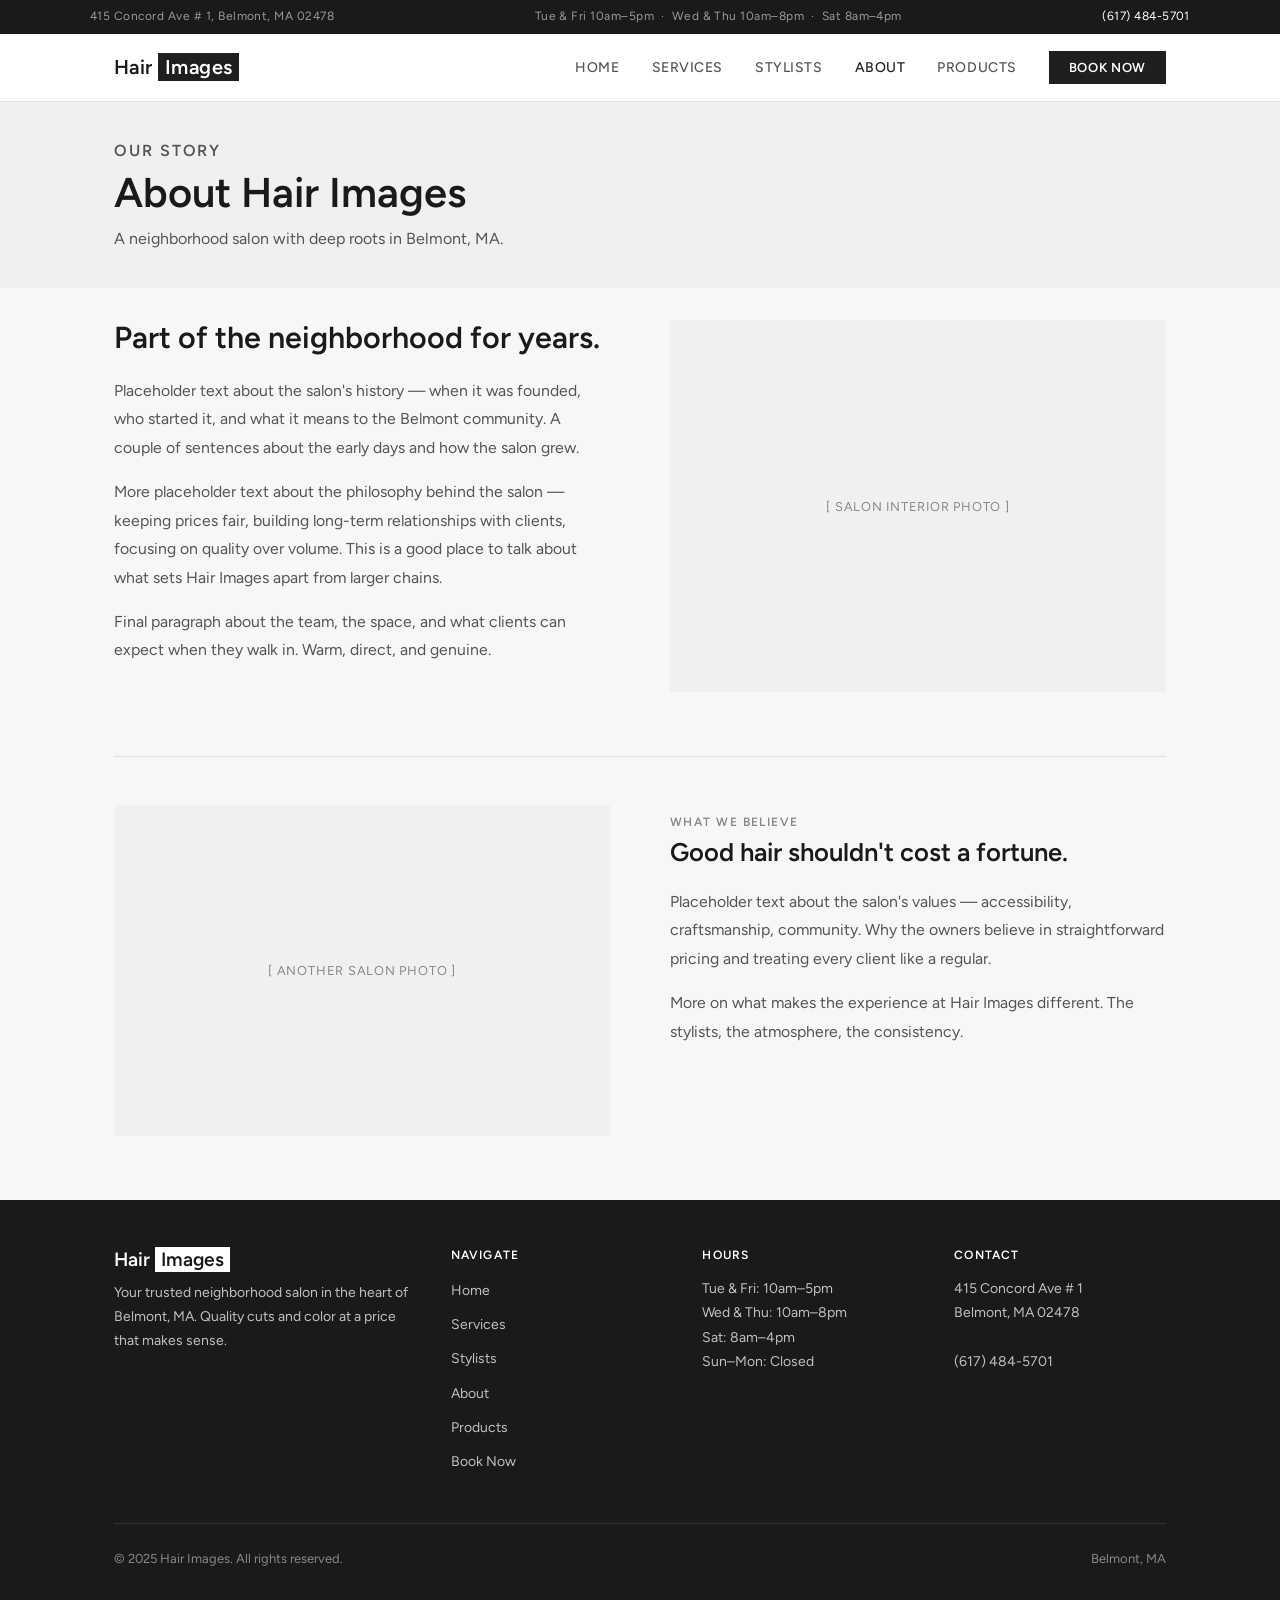
==== about.html @ 407c6d2b "Initial commit: hair images site" ====
<!DOCTYPE html>
<html lang="en">
<head>
  <meta charset="UTF-8" />
  <meta name="viewport" content="width=device-width, initial-scale=1.0" />
  <title>About — Hair Images</title>
  <link rel="stylesheet" href="css/style.css" />
</head>
<body>

  <!-- ========================
       Top Bar
       ======================== -->
  <div class="topbar">
    <div class="topbar-inner">
      <span>415 Concord Ave # 1, Belmont, MA 02478</span>
      <span>Tue &amp; Fri 10am–5pm &nbsp;·&nbsp; Wed &amp; Thu 10am–8pm &nbsp;·&nbsp; Sat 8am–4pm</span>
      <a href="tel:+16174845701">(617) 484-5701</a>
    </div>
  </div>

  <!-- ========================
       Navigation
       ======================== -->
  <nav>
    <div class="nav-inner">
      <a href="index.html" class="nav-logo">Hair <span>Images</span></a>
      <ul class="nav-links">
        <li><a href="index.html">Home</a></li>
        <li><a href="services.html">Services</a></li>
        <li><a href="stylists.html">Stylists</a></li>
        <li><a href="about.html" class="active">About</a></li>
        <li><a href="products.html">Products</a></li>
        <li><a href="book.html" class="nav-book-btn">Book Now</a></li>
      </ul>
      <button class="nav-toggle" aria-label="Toggle menu">
        <span></span><span></span><span></span>
      </button>
    </div>
  </nav>

  <!-- ========================
       Page Header
       ======================== -->
  <div class="page-header">
    <div class="container">
      <p class="section-label">Our Story</p>
      <h1>About Hair Images</h1>
      <p>A neighborhood salon with deep roots in Belmont, MA.</p>
    </div>
  </div>

  <!-- ========================
       About Content
       ======================== -->
  <section class="about-content">
    <div class="container">

      <!-- Main grid: text + image -->
      <div class="about-grid">
        <div class="about-text">
          <h2>Part of the neighborhood for years.</h2>
          <p>Placeholder text about the salon's history — when it was founded, who started it, and what it means to the Belmont community. A couple of sentences about the early days and how the salon grew.</p>
          <p>More placeholder text about the philosophy behind the salon — keeping prices fair, building long-term relationships with clients, focusing on quality over volume. This is a good place to talk about what sets Hair Images apart from larger chains.</p>
          <p>Final paragraph about the team, the space, and what clients can expect when they walk in. Warm, direct, and genuine.</p>
        </div>
        <div class="about-image">[ Salon interior photo ]</div>
      </div>

      <!-- Second image, full width or offset -->
      <div style="display: grid; grid-template-columns: 1fr 1fr; gap: 60px; align-items: start; padding-top: 48px; border-top: 1px solid var(--border);">
        <div class="about-image" style="aspect-ratio: 3/2;">[ Another salon photo ]</div>
        <div style="padding-top: 8px;">
          <p class="section-label">What We Believe</p>
          <h2 style="font-size: 1.6rem; margin-bottom: 20px;">Good hair shouldn't cost a fortune.</h2>
          <p style="color: var(--text-mid); font-size: 0.9875rem; line-height: 1.8; margin-bottom: 16px;">Placeholder text about the salon's values — accessibility, craftsmanship, community. Why the owners believe in straightforward pricing and treating every client like a regular.</p>
          <p style="color: var(--text-mid); font-size: 0.9875rem; line-height: 1.8;">More on what makes the experience at Hair Images different. The stylists, the atmosphere, the consistency.</p>
        </div>
      </div>

    </div>
  </section>

  <!-- ========================
       Footer
       ======================== -->
  <footer>
    <div class="footer-inner">
      <div class="footer-grid">
        <div class="footer-brand">
          <h2>Hair <span>Images</span></h2>
          <p>Your trusted neighborhood salon in the heart of Belmont, MA. Quality cuts and color at a price that makes sense.</p>
        </div>
        <div class="footer-col">
          <h4>Navigate</h4>
          <ul>
            <li><a href="index.html">Home</a></li>
            <li><a href="services.html">Services</a></li>
            <li><a href="stylists.html">Stylists</a></li>
            <li><a href="about.html">About</a></li>
            <li><a href="products.html">Products</a></li>
            <li><a href="book.html">Book Now</a></li>
          </ul>
        </div>
        <div class="footer-col">
          <h4>Hours</h4>
          <p>Tue & Fri: 10am–5pm<br />Wed & Thu: 10am–8pm<br />Sat: 8am–4pm<br />Sun–Mon: Closed</p>
        </div>
        <div class="footer-col">
          <h4>Contact</h4>
          <p>415 Concord Ave # 1<br />Belmont, MA 02478<br /><br />(617) 484-5701</p>
        </div>
      </div>
      <div class="footer-bottom">
        <p>&copy; 2025 Hair Images. All rights reserved.</p>
        <p>Belmont, MA</p>
      </div>
    </div>
  </footer>

  <script src="js/nav.js"></script>
</body>
</html>
---- css/style.css ----
/* ==============================
   Hair Images — Global Styles
   ============================== */

@import url('https://fonts.googleapis.com/css2?family=Figtree:wght@300;400;500;600&display=swap');

/* Variables */
:root {
  --bg:        #F7F7F7;
  --bg-alt:    #F0F0F0;
  --white:     #FFFFFF;
  --text:      #1A1A1A;
  --text-mid:  #555555;
  --text-light:#888888;
  --accent:    #1F1F1F;
  --accent-lt: #888888;
  --border:    #E0E0E0;
  --nav-h:     68px;
  --max-w:     1100px;
}

/* Reset */
*, *::before, *::after { box-sizing: border-box; margin: 0; padding: 0; }

html { scroll-behavior: smooth; }

body {
  background: var(--bg);
  color: var(--text);
  font-family: 'Figtree', sans-serif;
  font-size: 16px;
  line-height: 1.65;
}

img { display: block; max-width: 100%; }

a { color: inherit; text-decoration: none; }

h1, h2, h3, h4 {
  font-family: 'Figtree', sans-serif;
  line-height: 1.2;
  font-weight: 600;
}

/* ==============================
   Top Bar
   ============================== */

.topbar {
  background: var(--text);
  color: #999999;
  font-size: 0.75rem;
  letter-spacing: 0.04em;
  padding: 7px 24px;
}

.topbar-inner {
  max-width: var(--max-w);
  margin: 0 auto;
  display: flex;
  justify-content: space-between;
  align-items: center;
  gap: 16px;
}

.topbar a {
  color: #ffffff;
  transition: opacity 0.2s;
}

.topbar a:hover { opacity: 0.7; }

/* ==============================
   Navigation
   ============================== */

nav {
  position: sticky;
  top: 0;
  z-index: 100;
  background: var(--white);
  border-bottom: 1px solid var(--border);
  height: var(--nav-h);
}

.nav-inner {
  max-width: var(--max-w);
  margin: 0 auto;
  padding: 0 24px;
  height: 100%;
  display: flex;
  align-items: center;
  justify-content: space-between;
}

.nav-logo {
  font-family: 'Figtree', sans-serif;
  font-size: 1.25rem;
  font-weight: 600;
  letter-spacing: 0.02em;
  color: var(--text);
}

.nav-logo span {
  background: var(--accent);
  color: var(--white);
  padding: 2px 7px;
}

.nav-links {
  display: flex;
  gap: 32px;
  list-style: none;
}

.nav-links a {
  font-size: 0.875rem;
  font-weight: 500;
  letter-spacing: 0.04em;
  text-transform: uppercase;
  color: var(--text-mid);
  transition: color 0.2s;
}

.nav-links a:hover,
.nav-links a.active {
  color: var(--accent);
}

.nav-book-btn {
  background: var(--accent);
  color: var(--white) !important;
  padding: 9px 20px;
  font-size: 0.8125rem !important;
  font-weight: 600 !important;
  letter-spacing: 0.05em !important;
  transition: background 0.2s !important;
}

.nav-book-btn:hover {
  background: #3A3A3A !important;
  color: var(--white) !important;
}

/* Hamburger (mobile) */
.nav-toggle {
  display: none;
  background: none;
  border: none;
  cursor: pointer;
  padding: 4px;
}

.nav-toggle span {
  display: block;
  width: 22px;
  height: 2px;
  background: var(--text);
  margin: 5px 0;
  transition: all 0.3s;
}

/* ==============================
   Page Wrapper
   ============================== */

.page {
  min-height: calc(100vh - var(--nav-h));
}

.container {
  max-width: var(--max-w);
  margin: 0 auto;
  padding: 0 24px;
}

/* ==============================
   Hero
   ============================== */

.hero {
  background: var(--bg-alt);
  padding: 36px 0;
}

.hero-inner {
  max-width: var(--max-w);
  margin: 0 auto;
  padding: 0 24px;
  display: grid;
  grid-template-columns: 1fr 1fr;
  gap: 60px;
  align-items: center;
}

.hero-text {
  margin-top: -8px;
}

.hero-text h1 {
  font-size: clamp(2.2rem, 4vw, 3.2rem);
  margin-bottom: 16px;
  color: var(--text);
}

.hero-text h1 em {
  font-style: normal;
  color: var(--accent);
}

.hero-text p {
  font-size: 1.0625rem;
  color: var(--text-mid);
  max-width: 420px;
  margin-bottom: 28px;
}

.hero-actions {
  display: flex;
  gap: 14px;
  flex-wrap: wrap;
}

.btn-primary {
  display: inline-block;
  background: var(--accent);
  color: var(--white);
  padding: 13px 28px;
  font-weight: 600;
  font-size: 0.9375rem;
  letter-spacing: 0.02em;
  transition: background 0.2s;
}

.btn-primary:hover { background: #3A3A3A; }

.btn-outline {
  display: inline-block;
  border: 1.5px solid var(--accent);
  color: var(--accent);
  padding: 12px 28px;
  font-weight: 600;
  font-size: 0.9375rem;
  letter-spacing: 0.02em;
  transition: all 0.2s;
}

.btn-outline:hover {
  background: var(--accent);
  color: var(--white);
}

.hero-image {
  aspect-ratio: 4/3;
  overflow: hidden;
}

.hero-image img {
  width: 100%;
  height: 100%;
  object-fit: cover;
  display: block;
}

/* ==============================
   Section Labels
   ============================== */

.section-label {
  font-size: 0.75rem;
  font-weight: 600;
  letter-spacing: 0.12em;
  text-transform: uppercase;
  color: var(--text-light);
  margin-bottom: 4px;
}

.section-title {
  font-size: clamp(1.6rem, 2.5vw, 2rem);
  color: var(--text);
  margin-bottom: 12px;
}

.section-sub {
  color: var(--text-mid);
  font-size: 1rem;
  max-width: 520px;
}

/* ==============================
   Info Strip (Hours, Location, Phone)
   ============================== */

.info-strip {
  padding: 64px 0;
  border-bottom: 1px solid var(--border);
}

.info-grid {
  display: grid;
  grid-template-columns: repeat(3, 1fr);
  gap: 0;
}

.info-card {
  padding: 0 40px 0 0;
  border-right: 1px solid var(--border);
}

.info-card:first-child { padding-left: 0; }

.info-card:last-child {
  border-right: none;
  padding-right: 0;
  padding-left: 40px;
}

.info-card:nth-child(2) { padding-left: 40px; }

.info-card-icon {
  margin-bottom: 16px;
}

.info-card-icon svg {
  width: 20px;
  height: 20px;
  stroke: var(--text-light);
  fill: none;
  stroke-width: 1.6;
  stroke-linecap: round;
  stroke-linejoin: round;
}

.info-card h3 {
  font-family: 'Figtree', sans-serif;
  font-size: 0.75rem;
  font-weight: 600;
  letter-spacing: 0.1em;
  text-transform: uppercase;
  color: var(--text-light);
  margin-bottom: 12px;
}

.info-card p,
.info-card address {
  font-style: normal;
  font-size: 0.9375rem;
  color: var(--text);
  line-height: 1.7;
}

.hours-table {
  width: 100%;
  font-size: 0.9375rem;
  border-collapse: collapse;
}

.hours-table td {
  padding: 4px 0;
  color: var(--text);
}

.hours-table td:first-child {
  color: var(--text-mid);
  width: 110px;
}

.hours-table .closed {
  color: var(--text-light);
}

/* ==============================
   Socials Section
   ============================== */

.socials-section {
  padding: 64px 0;
  border-bottom: 1px solid var(--border);
}

.socials-inner {
  display: flex;
  align-items: center;
  gap: 48px;
  flex-wrap: wrap;
}

.socials-text { flex: 1; min-width: 240px; }

.socials-links {
  display: flex;
  gap: 16px;
  flex-wrap: wrap;
}

.social-link {
  flex: 1;
  display: flex;
  align-items: center;
  justify-content: center;
  gap: 10px;
  border: 1px solid var(--border);
  padding: 12px 20px;
  font-size: 0.875rem;
  font-weight: 500;
  color: var(--text);
  transition: border-color 0.2s, color 0.2s;
}

.social-link:hover {
  border-color: var(--text);
  color: var(--text);
}

.social-link svg {
  width: 18px;
  height: 18px;
  fill: currentColor;
}

/* ==============================
   Reviews Section
   ============================== */

.reviews-section {
  padding: 64px 0;
  border-bottom: 1px solid var(--border);
}

.reviews-header {
  display: flex;
  align-items: center;
  gap: 14px;
  margin-bottom: 40px;
}

.reviews-stars {
  font-size: 0.85rem;
  letter-spacing: 3px;
  color: var(--text);
}

.reviews-rating {
  font-size: 0.75rem;
  font-weight: 600;
  letter-spacing: 0.1em;
  text-transform: uppercase;
  color: var(--text-light);
}

.reviews-grid {
  display: grid;
  grid-template-columns: repeat(3, 1fr);
  gap: 32px;
}

.review-item {
  border-top: 1px solid var(--border);
  padding-top: 20px;
}

.review-quote {
  font-size: 0.9875rem;
  line-height: 1.75;
  color: var(--text);
  margin-bottom: 16px;
}

.review-author {
  font-size: 0.75rem;
  font-weight: 600;
  letter-spacing: 0.1em;
  text-transform: uppercase;
  color: var(--text-light);
}

/* ==============================
   Map Placeholder
   ============================== */

.map-section {
  padding: 64px 0;
  border-bottom: 1px solid var(--border);
}

.map-wrapper {
  display: grid;
  grid-template-columns: 1fr 340px;
  gap: 40px;
  align-items: start;
}

.map-placeholder {
  background: var(--border);
  height: 320px;
  display: flex;
  align-items: center;
  justify-content: center;
  color: var(--text-light);
  font-size: 0.875rem;
  letter-spacing: 0.04em;
  text-transform: uppercase;
}

.map-embed {
  display: block;
  height: 320px;
  width: 100%;
}

.map-details h3 {
  font-size: 1.25rem;
  margin-bottom: 12px;
}

.map-details p {
  color: var(--text-mid);
  font-size: 0.9375rem;
  margin-bottom: 20px;
  line-height: 1.75;
}

.map-details a.btn-outline {
  font-size: 0.875rem;
  padding: 10px 22px;
}

/* ==============================
   Footer
   ============================== */

footer {
  background: var(--text);
  color: #C0C0C0;
  padding: 48px 0 36px;
}

.footer-inner {
  max-width: var(--max-w);
  margin: 0 auto;
  padding: 0 24px;
}

.footer-grid {
  display: grid;
  grid-template-columns: 1.4fr 1fr 1fr 1fr;
  gap: 40px;
  margin-bottom: 40px;
}

.footer-brand h2 {
  font-size: 1.2rem;
  color: #FFFFFF;
  margin-bottom: 10px;
}

.footer-brand h2 span {
  background: var(--white);
  color: var(--text);
  padding: 1px 6px;
}

.footer-brand p {
  font-size: 0.875rem;
  line-height: 1.7;
}

.footer-col h4 {
  font-family: 'Figtree', sans-serif;
  font-size: 0.75rem;
  font-weight: 600;
  letter-spacing: 0.1em;
  text-transform: uppercase;
  color: #FFFFFF;
  margin-bottom: 14px;
}

.footer-col ul {
  list-style: none;
}

.footer-col ul li {
  margin-bottom: 8px;
}

.footer-col ul a {
  font-size: 0.875rem;
  color: #C0C0C0;
  transition: color 0.2s;
}

.footer-col ul a:hover {
  color: var(--accent-lt);
}

.footer-col p {
  font-size: 0.875rem;
  line-height: 1.75;
}

.footer-bottom {
  border-top: 1px solid #333333;
  padding-top: 24px;
  display: flex;
  justify-content: space-between;
  align-items: center;
  flex-wrap: wrap;
  gap: 8px;
}

.footer-bottom p {
  font-size: 0.8125rem;
  color: #888888;
}

/* ==============================
   Page Headers (inner pages)
   ============================== */

.page-header {
  background: var(--bg-alt);
  padding: 36px 0;
}

.page-header h1 {
  font-size: clamp(1.8rem, 3.5vw, 2.6rem);
  margin-bottom: 8px;
}

.page-header p {
  color: var(--text-mid);
  font-size: 1rem;
  max-width: 480px;
}

/* ==============================
   Services Page
   ============================== */

.services-content {
  padding: 32px 0 64px;
}

.services-grid {
  display: grid;
  grid-template-columns: repeat(2, 1fr);
  gap: 0 64px;
}

.service-category {
  padding: 32px 0;
  border-top: 2px solid var(--text);
}

.service-category h3 {
  font-size: 0.75rem;
  font-weight: 600;
  letter-spacing: 0.1em;
  text-transform: uppercase;
  color: var(--text-light);
  margin-bottom: 20px;
}

.service-item {
  display: flex;
  justify-content: space-between;
  align-items: baseline;
  padding: 10px 0;
  border-bottom: 1px solid var(--border);
  font-size: 0.9375rem;
}

.service-item:last-child { border-bottom: none; }

.service-price {
  font-weight: 600;
  color: var(--text);
  white-space: nowrap;
  margin-left: 12px;
}

.services-note {
  margin-top: 40px;
  padding-top: 20px;
  border-top: 1px solid var(--border);
  font-size: 0.875rem;
  color: var(--text-light);
}

/* ==============================
   Book Page
   ============================== */

.book-content {
  padding: 80px 0;
  text-align: center;
}

.book-card {
  border: 1px solid var(--border);
  padding: 56px 48px;
  max-width: 560px;
  margin: 0 auto;
}

.book-card h2 {
  font-size: 1.8rem;
  margin-bottom: 14px;
}

.book-card p {
  color: var(--text-mid);
  margin-bottom: 32px;
  font-size: 1rem;
}

.book-card .btn-primary {
  font-size: 1rem;
  padding: 15px 36px;
}

.book-info {
  margin-top: 28px;
  font-size: 0.875rem;
  color: var(--text-light);
}

/* ==============================
   Stylists Page
   ============================== */

.stylists-content {
  padding: 32px 0 64px;
}

.stylist-grid {
  display: grid;
  grid-template-columns: repeat(4, 1fr);
  gap: 24px;
}

.stylist-card {}

.stylist-photo {
  background: var(--bg-alt);
  aspect-ratio: 2/3;
  display: flex;
  align-items: center;
  justify-content: center;
  color: var(--text-light);
  font-size: 0.75rem;
  letter-spacing: 0.06em;
  text-transform: uppercase;
  margin-bottom: 16px;
}

.stylist-info h3 {
  font-size: 1.05rem;
  margin-bottom: 6px;
}

.stylist-info p {
  font-size: 0.875rem;
  color: var(--text-mid);
  line-height: 1.7;
  margin-bottom: 12px;
}

.stylist-socials {
  display: flex;
  gap: 8px;
  flex-wrap: wrap;
}

.stylist-social-link {
  display: flex;
  align-items: center;
  gap: 6px;
  font-size: 0.8rem;
  color: var(--text-light);
  transition: color 0.2s;
}

.stylist-social-link:hover {
  color: var(--text);
}

.stylist-social-link svg {
  width: 13px;
  height: 13px;
  fill: currentColor;
}

/* ==============================
   About Page
   ============================== */

.about-content {
  padding: 32px 0 64px;
}

.about-grid {
  display: grid;
  grid-template-columns: 1fr 1fr;
  gap: 60px;
  align-items: start;
  margin-bottom: 64px;
}

.about-text h2 {
  font-size: 1.9rem;
  margin-bottom: 20px;
}

.about-text p {
  color: var(--text-mid);
  font-size: 0.9875rem;
  line-height: 1.8;
  margin-bottom: 16px;
}

.about-image {
  background: var(--bg-alt);
  aspect-ratio: 4/3;
  display: flex;
  align-items: center;
  justify-content: center;
  color: var(--text-light);
  font-size: 0.8rem;
  letter-spacing: 0.06em;
  text-transform: uppercase;
}

.values-section { margin-top: 16px; }

.values-grid {
  display: grid;
  grid-template-columns: repeat(3, 1fr);
  gap: 0;
  margin-top: 32px;
}

.value-card {
  padding: 24px 32px 24px 0;
  border-top: 1px solid var(--border);
}

.value-card:last-child { padding-right: 0; }

.value-card h4 {
  font-family: 'Figtree', sans-serif;
  font-size: 0.9375rem;
  font-weight: 600;
  margin-bottom: 8px;
}

.value-card p {
  font-size: 0.875rem;
  color: var(--text-mid);
  line-height: 1.65;
}

/* ==============================
   Products Page
   ============================== */

.products-content {
  padding: 32px 0 64px;
}

.product-group {
  margin-bottom: 52px;
}

.product-group-title {
  font-size: 0.75rem;
  font-weight: 600;
  letter-spacing: 0.1em;
  text-transform: uppercase;
  color: var(--text-light);
  padding-bottom: 12px;
  border-bottom: 2px solid var(--text);
}

.product-row {
  border-bottom: 1px solid var(--border);
}

.product-toggle {
  width: 100%;
  display: flex;
  align-items: center;
  gap: 20px;
  padding: 13px 0;
  background: none;
  border: none;
  cursor: pointer;
  text-align: left;
  font-family: 'Figtree', sans-serif;
  font-size: inherit;
  color: var(--text);
}

.product-toggle:hover .product-name { opacity: 0.6; }

.product-brand-label {
  font-size: 0.75rem;
  color: var(--text-light);
  letter-spacing: 0.04em;
  text-transform: uppercase;
  white-space: nowrap;
  width: 130px;
  flex-shrink: 0;
}

.product-name {
  flex: 1;
  font-size: 0.9375rem;
  font-weight: 500;
  transition: opacity 0.15s;
}

.product-indicator {
  font-size: 1.1rem;
  font-weight: 300;
  color: var(--text-light);
  transition: transform 0.2s;
  flex-shrink: 0;
  line-height: 1;
}

.product-row.open .product-indicator {
  transform: rotate(45deg);
}

.product-desc-wrapper {
  display: grid;
  grid-template-rows: 0fr;
  transition: grid-template-rows 0.25s ease;
}

.product-row.open .product-desc-wrapper {
  grid-template-rows: 1fr;
}

.product-desc {
  overflow: hidden;
}

.product-desc p {
  font-size: 0.875rem;
  color: var(--text-mid);
  line-height: 1.75;
  padding: 0 0 16px 150px;
}

/* ==============================
   Responsive
   ============================== */

@media (max-width: 960px) {
  .stylist-grid       { grid-template-columns: repeat(2, 1fr); }
}

@media (max-width: 840px) {
  .hero-inner         { grid-template-columns: 1fr; }
  .hero-image         { display: none; }
  .info-grid          { grid-template-columns: 1fr; gap: 32px; }
  .info-card          { border-right: none; border-top: 1px solid var(--border); padding: 24px 0 0 0; }
  .info-card:first-child { border-top: none; padding-top: 0; }
  .map-wrapper        { grid-template-columns: 1fr; }
  .footer-grid        { grid-template-columns: 1fr 1fr; }
  .services-grid      { grid-template-columns: 1fr; gap: 0; }
  .about-grid         { grid-template-columns: 1fr; }
  .values-grid        { grid-template-columns: 1fr; }
  .products-grid      { grid-template-columns: 1fr 1fr; }
  .nav-links          { display: none; }
  .nav-toggle         { display: block; }
}

@media (max-width: 540px) {
  .stylist-grid       { grid-template-columns: repeat(2, 1fr); gap: 16px; }
  .products-grid      { grid-template-columns: 1fr; }
  .footer-grid        { grid-template-columns: 1fr; }
  .hero               { padding: 28px 0; }
  .socials-inner      { flex-direction: column; align-items: flex-start; gap: 24px; }
}
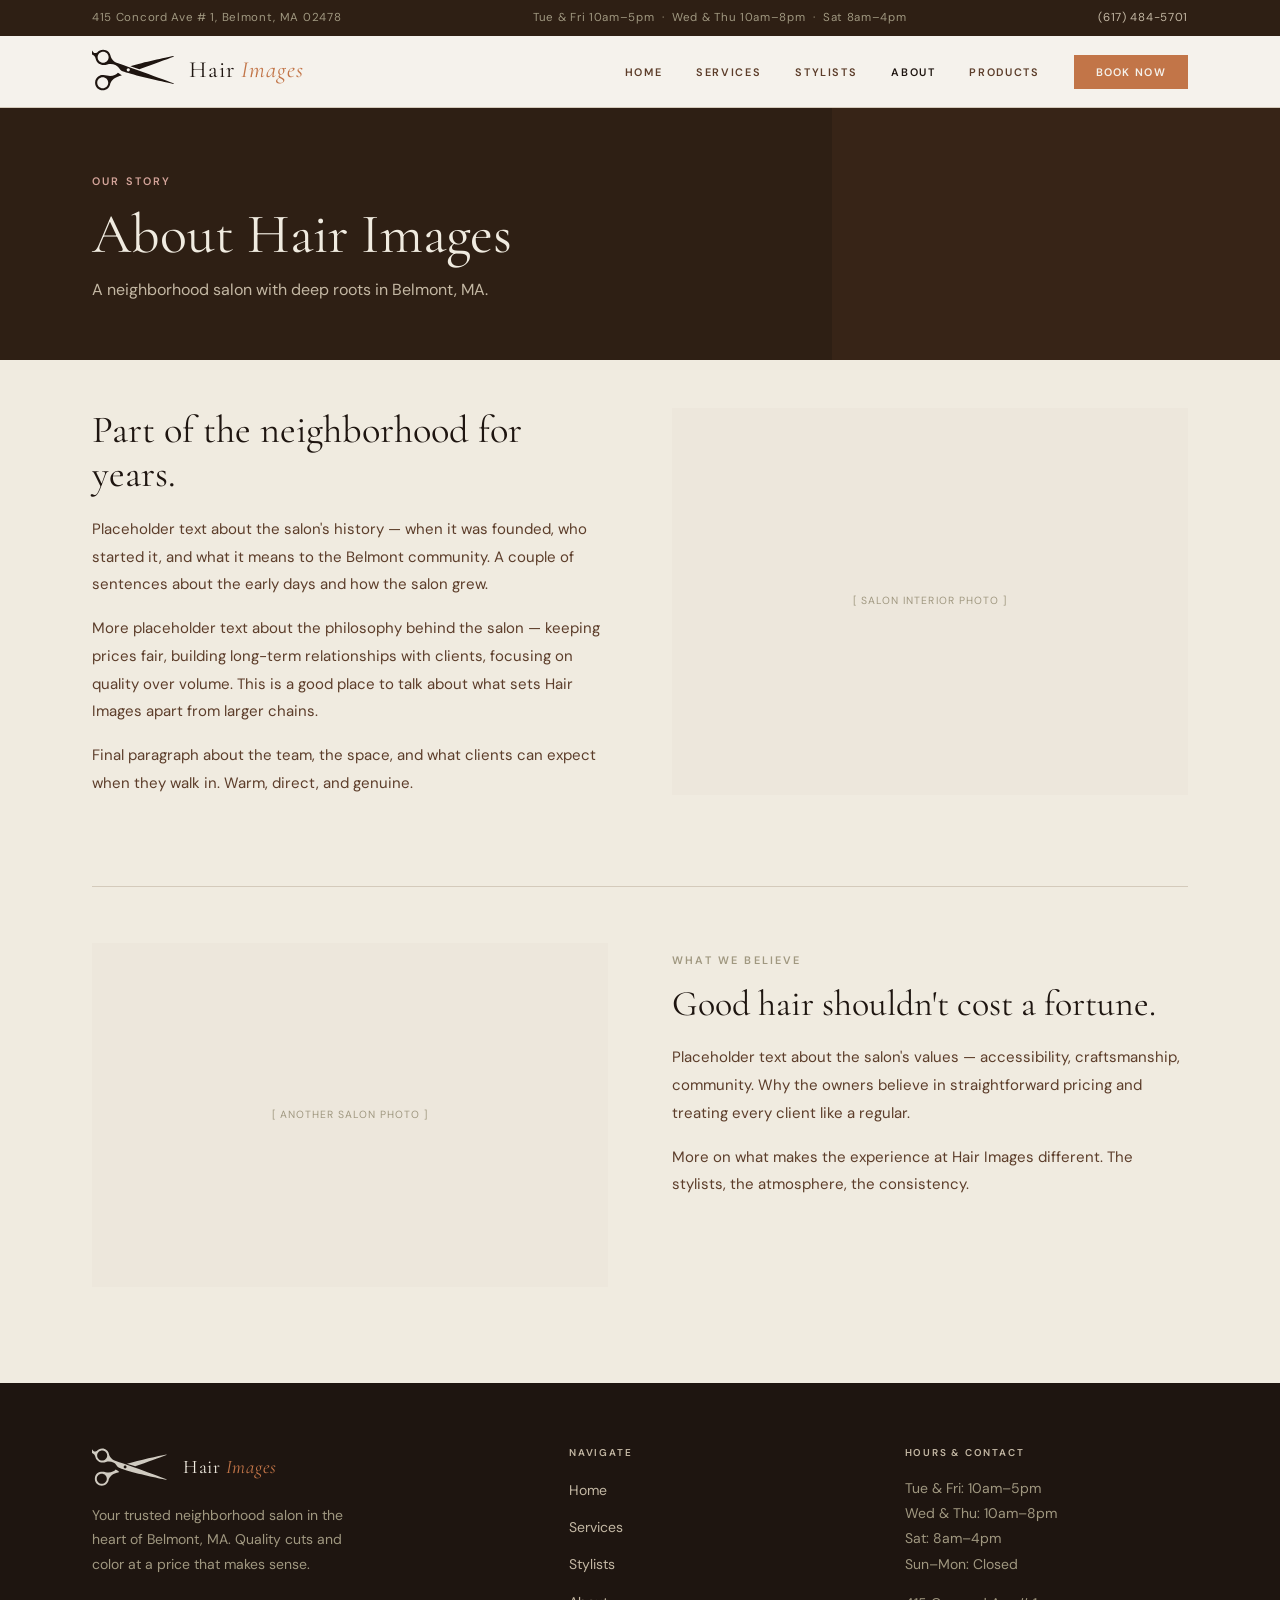
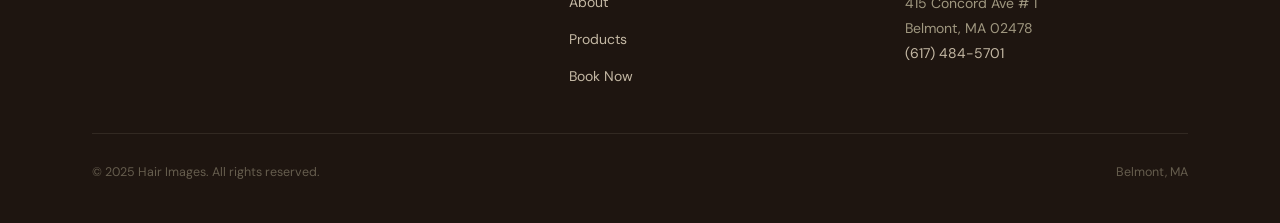
==== commit 8cf21ef6: "Redesign: organic luxury aesthetic with Cormorant Garamond + DM Sans - Full palette overhaul: parchm" ====
--- a/about.html
+++ b/about.html
@@ -8,9 +8,6 @@
 </head>
 <body>
 
-  <!-- ========================
-       Top Bar
-       ======================== -->
   <div class="topbar">
     <div class="topbar-inner">
       <span>415 Concord Ave # 1, Belmont, MA 02478</span>
@@ -19,12 +16,16 @@
     </div>
   </div>
 
-  <!-- ========================
-       Navigation
-       ======================== -->
   <nav>
     <div class="nav-inner">
-      <a href="index.html" class="nav-logo">Hair <span>Images</span></a>
+      <a href="index.html" class="nav-logo">
+        <svg class="logo-mark" viewBox="440 0 600 320" xmlns="http://www.w3.org/2000/svg" aria-hidden="true">
+          <path d="M769.28779,147.25675c88.25687-31.88978,190.90737-69.38642,237.9213-87.04711,2.36419-.8881,1.33566-4.42818-1.13921-3.92505-57.51147,11.69176-205.87798,42.79653-299.65161,70.87561l62.86953,20.09655Z"/>
+          <path d="M1007.20762,245.88717c-47.9449-18.01075-153.73857-56.64521-243.13035-88.92865l-73.99953-26.60482c-33.07234-11.82094-58.1816-20.66781-68.35287-24.00644-44.34067-14.55453-51.71648-49.684-51.71648-49.684l-.00064.00032c-3.87971-25.5289-25.9226-45.09093-52.53494-45.09093-16.38087,0-31.02489,7.41616-40.77316,19.06858l.00288-.01049s-16.00814,11.23671-27.68538-1.71002c-11.67756-12.94673-20.30861-32.23986-26.90886-28.43204-7.9951,4.61252-7.36076,36.10997,21.32401,46.96362,18.78535,7.10803,21.90808,27.60725,21.90808,27.60725l.00288-.01081c3.02474,15.34377,12.65486,28.30579,25.80412,35.8221l-.00128.00112s.26514.16307.75186.43053c.2741.15074.55269.29412.82999.44021.01665.00833.03202.01649.04867.02498,5.5,2.89273,11.56741,4.84396,17.99346,5.6533,9.36754,1.5239,21.63302,1.58146,35.81273-2.95029,32.83218-10.49277,66.68008,5.07715,78.18792,22.00094,6.19614,9.11193,10.7214,14.00056,13.58156,16.57604.00128-.00024.00192-.00032.00256-.00056,2.44708,2.20259,3.67862,2.71774,3.67862,2.71774,11.976,5.88289,29.59289,12.32119,50.78465,18.99902,0,.00024-.00064.0004-.00064.00064,92.35065,29.10193,252.86707,62.77165,313.24516,75.04679,2.47555.50329,3.5098-3.03575,1.14496-3.92411ZM517.47281,102.96244c-21.12387,0-38.24796-17.12408-38.24796-38.2478s17.12408-38.24788,38.24796-38.24788,38.24764,17.12416,38.24764,38.24788-17.12376,38.2478-38.24764,38.2478ZM692.29683,163.17083c-6.14619,0-11.12936-4.98269-11.12936-11.12928s4.98317-11.1292,11.12936-11.1292c6.14683,0,11.12936,4.98269,11.12936,11.1292s-4.98253,11.12928-11.12936,11.12928Z"/>
+          <path d="M543.74977,191.62656c-14.17971-4.53175-26.44519-4.47419-35.81273-2.95029-6.42605.80934-12.49347,2.76056-17.99346,5.6533-.01665.00849-.03202.01665-.04867.02498-.27731.1461-.55589.28947-.82999.44021-.48673.26746-.75186.43053-.75186.43053l.00128.00112c-16.01486,9.1542-26.81664,26.38827-26.81664,46.1562,0,29.34953,23.79254,53.14207,53.14207,53.14207,26.74555,0,48.86785-19.76104,52.58426-45.47743l.00769.00536s7.31945-34.7481,51.66012-49.30262c5.55955-1.82482,15.58097-5.29514,28.92621-9.997-7.05239-5.51336-19.67779-14.87186-27.62742-17.79997-12.89438,15.97451-45.12199,29.68263-76.44084,19.67355ZM514.63976,279.63049c-21.12387,0-38.24796-17.12416-38.24796-38.24788s17.12408-38.2478,38.24796-38.2478,38.24764,17.12416,38.24764,38.2478-17.12376,38.24788-38.24764,38.24788Z"/>
+        </svg>
+        <span class="logo-wordmark">Hair <em>Images</em></span>
+      </a>
       <ul class="nav-links">
         <li><a href="index.html">Home</a></li>
         <li><a href="services.html">Services</a></li>
@@ -39,24 +40,17 @@
     </div>
   </nav>
 
-  <!-- ========================
-       Page Header
-       ======================== -->
-  <div class="page-header">
+  <div class="page-hero">
     <div class="container">
-      <p class="section-label">Our Story</p>
+      <span class="section-label">Our Story</span>
       <h1>About Hair Images</h1>
       <p>A neighborhood salon with deep roots in Belmont, MA.</p>
     </div>
   </div>
 
-  <!-- ========================
-       About Content
-       ======================== -->
   <section class="about-content">
     <div class="container">
 
-      <!-- Main grid: text + image -->
       <div class="about-grid">
         <div class="about-text">
           <h2>Part of the neighborhood for years.</h2>
@@ -67,28 +61,31 @@
         <div class="about-image">[ Salon interior photo ]</div>
       </div>
 
-      <!-- Second image, full width or offset -->
-      <div style="display: grid; grid-template-columns: 1fr 1fr; gap: 60px; align-items: start; padding-top: 48px; border-top: 1px solid var(--border);">
+      <div style="display: grid; grid-template-columns: 1fr 1fr; gap: 64px; align-items: start; padding-top: 56px; border-top: 1px solid var(--birch);">
         <div class="about-image" style="aspect-ratio: 3/2;">[ Another salon photo ]</div>
         <div style="padding-top: 8px;">
-          <p class="section-label">What We Believe</p>
-          <h2 style="font-size: 1.6rem; margin-bottom: 20px;">Good hair shouldn't cost a fortune.</h2>
-          <p style="color: var(--text-mid); font-size: 0.9875rem; line-height: 1.8; margin-bottom: 16px;">Placeholder text about the salon's values — accessibility, craftsmanship, community. Why the owners believe in straightforward pricing and treating every client like a regular.</p>
-          <p style="color: var(--text-mid); font-size: 0.9875rem; line-height: 1.8;">More on what makes the experience at Hair Images different. The stylists, the atmosphere, the consistency.</p>
+          <span class="section-label" style="margin-bottom: 14px;">What We Believe</span>
+          <h2 style="font-size: clamp(1.8rem, 2.8vw, 2.4rem); margin-bottom: 20px;">Good hair shouldn't cost a fortune.</h2>
+          <p style="font-size: 0.9375rem; color: var(--walnut); line-height: 1.85; margin-bottom: 16px;">Placeholder text about the salon's values — accessibility, craftsmanship, community. Why the owners believe in straightforward pricing and treating every client like a regular.</p>
+          <p style="font-size: 0.9375rem; color: var(--walnut); line-height: 1.85;">More on what makes the experience at Hair Images different. The stylists, the atmosphere, the consistency.</p>
         </div>
       </div>
 
     </div>
   </section>
 
-  <!-- ========================
-       Footer
-       ======================== -->
   <footer>
     <div class="footer-inner">
       <div class="footer-grid">
         <div class="footer-brand">
-          <h2>Hair <span>Images</span></h2>
+          <div class="footer-logo">
+            <svg class="logo-mark" viewBox="440 0 600 320" xmlns="http://www.w3.org/2000/svg" aria-hidden="true">
+              <path d="M769.28779,147.25675c88.25687-31.88978,190.90737-69.38642,237.9213-87.04711,2.36419-.8881,1.33566-4.42818-1.13921-3.92505-57.51147,11.69176-205.87798,42.79653-299.65161,70.87561l62.86953,20.09655Z"/>
+              <path d="M1007.20762,245.88717c-47.9449-18.01075-153.73857-56.64521-243.13035-88.92865l-73.99953-26.60482c-33.07234-11.82094-58.1816-20.66781-68.35287-24.00644-44.34067-14.55453-51.71648-49.684-51.71648-49.684l-.00064.00032c-3.87971-25.5289-25.9226-45.09093-52.53494-45.09093-16.38087,0-31.02489,7.41616-40.77316,19.06858l.00288-.01049s-16.00814,11.23671-27.68538-1.71002c-11.67756-12.94673-20.30861-32.23986-26.90886-28.43204-7.9951,4.61252-7.36076,36.10997,21.32401,46.96362,18.78535,7.10803,21.90808,27.60725,21.90808,27.60725l.00288-.01081c3.02474,15.34377,12.65486,28.30579,25.80412,35.8221l-.00128.00112s.26514.16307.75186.43053c.2741.15074.55269.29412.82999.44021.01665.00833.03202.01649.04867.02498,5.5,2.89273,11.56741,4.84396,17.99346,5.6533,9.36754,1.5239,21.63302,1.58146,35.81273-2.95029,32.83218-10.49277,66.68008,5.07715,78.18792,22.00094,6.19614,9.11193,10.7214,14.00056,13.58156,16.57604.00128-.00024.00192-.00032.00256-.00056,2.44708,2.20259,3.67862,2.71774,3.67862,2.71774,11.976,5.88289,29.59289,12.32119,50.78465,18.99902,0,.00024-.00064.0004-.00064.00064,92.35065,29.10193,252.86707,62.77165,313.24516,75.04679,2.47555.50329,3.5098-3.03575,1.14496-3.92411ZM517.47281,102.96244c-21.12387,0-38.24796-17.12408-38.24796-38.2478s17.12408-38.24788,38.24796-38.24788,38.24764,17.12416,38.24764,38.24788-17.12376,38.2478-38.24764,38.2478ZM692.29683,163.17083c-6.14619,0-11.12936-4.98269-11.12936-11.12928s4.98317-11.1292,11.12936-11.1292c6.14683,0,11.12936,4.98269,11.12936,11.1292s-4.98253,11.12928-11.12936,11.12928Z"/>
+              <path d="M543.74977,191.62656c-14.17971-4.53175-26.44519-4.47419-35.81273-2.95029-6.42605.80934-12.49347,2.76056-17.99346,5.6533-.01665.00849-.03202.01665-.04867.02498-.27731.1461-.55589.28947-.82999.44021-.48673.26746-.75186.43053-.75186.43053l.00128.00112c-16.01486,9.1542-26.81664,26.38827-26.81664,46.1562,0,29.34953,23.79254,53.14207,53.14207,53.14207,26.74555,0,48.86785-19.76104,52.58426-45.47743l.00769.00536s7.31945-34.7481,51.66012-49.30262c5.55955-1.82482,15.58097-5.29514,28.92621-9.997-7.05239-5.51336-19.67779-14.87186-27.62742-17.79997-12.89438,15.97451-45.12199,29.68263-76.44084,19.67355ZM514.63976,279.63049c-21.12387,0-38.24796-17.12416-38.24796-38.24788s17.12408-38.2478,38.24796-38.2478,38.24764,17.12416,38.24764,38.2478-17.12376,38.24788-38.24764,38.24788Z"/>
+            </svg>
+            <span class="logo-wordmark">Hair <em>Images</em></span>
+          </div>
           <p>Your trusted neighborhood salon in the heart of Belmont, MA. Quality cuts and color at a price that makes sense.</p>
         </div>
         <div class="footer-col">
@@ -103,12 +100,9 @@
           </ul>
         </div>
         <div class="footer-col">
-          <h4>Hours</h4>
-          <p>Tue & Fri: 10am–5pm<br />Wed & Thu: 10am–8pm<br />Sat: 8am–4pm<br />Sun–Mon: Closed</p>
-        </div>
-        <div class="footer-col">
-          <h4>Contact</h4>
-          <p>415 Concord Ave # 1<br />Belmont, MA 02478<br /><br />(617) 484-5701</p>
+          <h4>Hours &amp; Contact</h4>
+          <p>Tue &amp; Fri: 10am–5pm<br>Wed &amp; Thu: 10am–8pm<br>Sat: 8am–4pm<br>Sun–Mon: Closed</p>
+          <p style="margin-top:14px;">415 Concord Ave # 1<br>Belmont, MA 02478<br><a href="tel:+16174845701">(617) 484-5701</a></p>
         </div>
       </div>
       <div class="footer-bottom">
@@ -118,6 +112,7 @@
     </div>
   </footer>
 
+  <a href="book.html" class="mobile-book-fab">Book Now</a>
   <script src="js/nav.js"></script>
 </body>
 </html>
--- a/css/style.css
+++ b/css/style.css
@@ -1,92 +1,187 @@
-/* ==============================
-   Hair Images — Global Styles
-   ============================== */
-
-@import url('https://fonts.googleapis.com/css2?family=Figtree:wght@300;400;500;600&display=swap');
-
-/* Variables */
+/* =============================================
+   Hair Images — Design System
+   Parchment / Espresso / Terracotta / Seaweed
+   ============================================= */
+
+@import url('https://fonts.googleapis.com/css2?family=Cormorant+Garamond:ital,wght@0,300;0,400;0,500;0,600;1,300;1,400;1,500;1,600&family=DM+Sans:opsz,wght@9..40,300;9..40,400;9..40,500;9..40,600&display=swap');
+
+/* ── Custom Properties ─────────────────────── */
 :root {
-  --bg:        #F7F7F7;
-  --bg-alt:    #F0F0F0;
-  --white:     #FFFFFF;
-  --text:      #1A1A1A;
-  --text-mid:  #555555;
-  --text-light:#888888;
-  --accent:    #1F1F1F;
-  --accent-lt: #888888;
-  --border:    #E0E0E0;
-  --nav-h:     68px;
-  --max-w:     1100px;
-}
-
-/* Reset */
+  /* Dark Neutrals */
+  --espresso:   #1E1510;
+  --dark-roast: #2E1F14;
+  --walnut:     #5C3D2A;
+  --driftwood:  #8B6347;
+
+  /* Warm Accents */
+  --terracotta: #C27548;
+  --terra-dark: #A8623B;
+  --blush:      #D4A49A;
+  --ochre:      #B89A3C;
+
+  /* Cool Accents */
+  --fern:       #4A6741;
+  --sage:       #7A9470;
+  --seaweed:    #1B3A2F;
+  --clay:       #7A8F94;
+
+  /* Light Neutrals */
+  --ash:        #A09880;
+  --linen:      #C4B8A4;
+  --birch:      #D4CABB;
+
+  /* Near-Whites */
+  --bone:       #EDE7DC;
+  --parchment:  #F0EBE0;
+  --white-sand: #F5F2EC;
+
+  /* Semantic */
+  --bg:         var(--parchment);
+  --bg-alt:     var(--bone);
+  --text:       var(--espresso);
+  --text-mid:   var(--walnut);
+  --text-muted: var(--ash);
+  --accent:     var(--terracotta);
+  --border:     var(--birch);
+
+  --nav-h:  72px;
+  --max-w: 1160px;
+}
+
+/* ── Reset ──────────────────────────────────── */
 *, *::before, *::after { box-sizing: border-box; margin: 0; padding: 0; }
-
 html { scroll-behavior: smooth; }
 
 body {
   background: var(--bg);
   color: var(--text);
-  font-family: 'Figtree', sans-serif;
+  font-family: 'DM Sans', sans-serif;
   font-size: 16px;
-  line-height: 1.65;
+  line-height: 1.7;
+  -webkit-font-smoothing: antialiased;
 }
 
 img { display: block; max-width: 100%; }
-
-a { color: inherit; text-decoration: none; }
-
-h1, h2, h3, h4 {
-  font-family: 'Figtree', sans-serif;
-  line-height: 1.2;
-  font-weight: 600;
-}
-
-/* ==============================
-   Top Bar
-   ============================== */
-
+a   { color: inherit; text-decoration: none; }
+address { font-style: normal; }
+
+h1, h2, h3, h4, h5 {
+  font-family: 'Cormorant Garamond', serif;
+  line-height: 1.15;
+  font-weight: 400;
+}
+
+/* ── Layout Utilities ───────────────────────── */
+.container {
+  max-width: var(--max-w);
+  margin: 0 auto;
+  padding: 0 32px;
+}
+
+.section-label {
+  display: block;
+  font-family: 'DM Sans', sans-serif;
+  font-size: 0.68rem;
+  font-weight: 600;
+  letter-spacing: 0.2em;
+  text-transform: uppercase;
+  color: var(--text-muted);
+}
+
+/* ── Buttons ─────────────────────────────────── */
+.btn-primary {
+  display: inline-block;
+  background: var(--accent);
+  color: var(--white-sand);
+  padding: 14px 32px;
+  font-family: 'DM Sans', sans-serif;
+  font-weight: 600;
+  font-size: 0.8rem;
+  letter-spacing: 0.1em;
+  text-transform: uppercase;
+  transition: background 0.25s;
+}
+.btn-primary:hover { background: var(--terra-dark); }
+
+.btn-outline {
+  display: inline-block;
+  border: 1.5px solid var(--espresso);
+  color: var(--espresso);
+  padding: 13px 32px;
+  font-family: 'DM Sans', sans-serif;
+  font-weight: 600;
+  font-size: 0.8rem;
+  letter-spacing: 0.1em;
+  text-transform: uppercase;
+  transition: background 0.25s, color 0.25s;
+}
+.btn-outline:hover {
+  background: var(--espresso);
+  color: var(--white-sand);
+}
+
+.btn-ghost {
+  display: inline-block;
+  border: 1.5px solid rgba(240, 235, 224, 0.55);
+  color: var(--parchment);
+  padding: 13px 32px;
+  font-family: 'DM Sans', sans-serif;
+  font-weight: 600;
+  font-size: 0.8rem;
+  letter-spacing: 0.1em;
+  text-transform: uppercase;
+  transition: background 0.25s, color 0.25s, border-color 0.25s;
+}
+.btn-ghost:hover {
+  background: var(--parchment);
+  color: var(--espresso);
+  border-color: var(--parchment);
+}
+
+/* ── Arc Divider ─────────────────────────────── */
+.arc-divider {
+  max-width: 900px;
+  margin: 0 auto;
+  padding: 6px 32px;
+  line-height: 0;
+  pointer-events: none;
+}
+.arc-divider svg { width: 100%; height: auto; display: block; }
+
+/* ── Top Bar ─────────────────────────────────── */
 .topbar {
-  background: var(--text);
-  color: #999999;
-  font-size: 0.75rem;
-  letter-spacing: 0.04em;
-  padding: 7px 24px;
-}
-
+  background: var(--dark-roast);
+  color: var(--ash);
+  font-size: 0.72rem;
+  letter-spacing: 0.06em;
+  padding: 8px 0;
+}
 .topbar-inner {
   max-width: var(--max-w);
   margin: 0 auto;
+  padding: 0 32px;
   display: flex;
   justify-content: space-between;
   align-items: center;
   gap: 16px;
 }
-
-.topbar a {
-  color: #ffffff;
-  transition: opacity 0.2s;
-}
-
-.topbar a:hover { opacity: 0.7; }
-
-/* ==============================
-   Navigation
-   ============================== */
-
+.topbar a { color: var(--linen); transition: color 0.2s; }
+.topbar a:hover { color: var(--white-sand); }
+
+/* ── Navigation ──────────────────────────────── */
 nav {
   position: sticky;
   top: 0;
-  z-index: 100;
-  background: var(--white);
-  border-bottom: 1px solid var(--border);
+  z-index: 200;
+  background: var(--white-sand);
+  border-bottom: 1px solid var(--birch);
   height: var(--nav-h);
 }
 
 .nav-inner {
   max-width: var(--max-w);
   margin: 0 auto;
-  padding: 0 24px;
+  padding: 0 32px;
   height: 100%;
   display: flex;
   align-items: center;
@@ -94,55 +189,63 @@
 }
 
 .nav-logo {
-  font-family: 'Figtree', sans-serif;
-  font-size: 1.25rem;
-  font-weight: 600;
-  letter-spacing: 0.02em;
-  color: var(--text);
-}
-
-.nav-logo span {
-  background: var(--accent);
-  color: var(--white);
-  padding: 2px 7px;
+  display: flex;
+  align-items: center;
+  gap: 11px;
+  color: var(--espresso);
+}
+
+.logo-mark {
+  height: 46px;
+  width: auto;
+  fill: var(--espresso);
+  flex-shrink: 0;
+}
+
+.logo-wordmark {
+  font-family: 'Cormorant Garamond', serif;
+  font-size: 1.45rem;
+  font-weight: 400;
+  letter-spacing: 0.04em;
+  color: var(--espresso);
+  white-space: nowrap;
+  line-height: 1;
+}
+.logo-wordmark em {
+  font-style: italic;
+  color: var(--terracotta);
 }
 
 .nav-links {
   display: flex;
-  gap: 32px;
+  align-items: center;
+  gap: 34px;
   list-style: none;
 }
-
 .nav-links a {
-  font-size: 0.875rem;
-  font-weight: 500;
-  letter-spacing: 0.04em;
-  text-transform: uppercase;
-  color: var(--text-mid);
+  font-family: 'DM Sans', sans-serif;
+  font-size: 0.68rem;
+  font-weight: 600;
+  letter-spacing: 0.15em;
+  text-transform: uppercase;
+  color: var(--walnut);
   transition: color 0.2s;
 }
-
 .nav-links a:hover,
-.nav-links a.active {
-  color: var(--accent);
-}
+.nav-links a.active { color: var(--espresso); }
 
 .nav-book-btn {
-  background: var(--accent);
-  color: var(--white) !important;
-  padding: 9px 20px;
-  font-size: 0.8125rem !important;
-  font-weight: 600 !important;
-  letter-spacing: 0.05em !important;
+  background: var(--accent) !important;
+  color: var(--white-sand) !important;
+  padding: 10px 22px !important;
+  letter-spacing: 0.12em !important;
   transition: background 0.2s !important;
 }
-
 .nav-book-btn:hover {
-  background: #3A3A3A !important;
-  color: var(--white) !important;
-}
-
-/* Hamburger (mobile) */
+  background: var(--terra-dark) !important;
+  color: var(--white-sand) !important;
+}
+
 .nav-toggle {
   display: none;
   background: none;
@@ -150,514 +253,545 @@
   cursor: pointer;
   padding: 4px;
 }
-
 .nav-toggle span {
   display: block;
   width: 22px;
-  height: 2px;
-  background: var(--text);
+  height: 1.5px;
+  background: var(--espresso);
   margin: 5px 0;
   transition: all 0.3s;
 }
 
-/* ==============================
-   Page Wrapper
-   ============================== */
-
-.page {
-  min-height: calc(100vh - var(--nav-h));
-}
-
-.container {
-  max-width: var(--max-w);
-  margin: 0 auto;
-  padding: 0 24px;
-}
-
-/* ==============================
-   Hero
-   ============================== */
-
+/* ── Hero (Full-Bleed) ───────────────────────── */
 .hero {
-  background: var(--bg-alt);
-  padding: 36px 0;
-}
-
-.hero-inner {
-  max-width: var(--max-w);
-  margin: 0 auto;
-  padding: 0 24px;
-  display: grid;
-  grid-template-columns: 1fr 1fr;
-  gap: 60px;
-  align-items: center;
-}
-
-.hero-text {
-  margin-top: -8px;
-}
-
-.hero-text h1 {
-  font-size: clamp(2.2rem, 4vw, 3.2rem);
-  margin-bottom: 16px;
-  color: var(--text);
-}
-
-.hero-text h1 em {
-  font-style: normal;
-  color: var(--accent);
-}
-
-.hero-text p {
-  font-size: 1.0625rem;
-  color: var(--text-mid);
-  max-width: 420px;
-  margin-bottom: 28px;
-}
-
-.hero-actions {
-  display: flex;
-  gap: 14px;
-  flex-wrap: wrap;
-}
-
-.btn-primary {
-  display: inline-block;
-  background: var(--accent);
-  color: var(--white);
-  padding: 13px 28px;
-  font-weight: 600;
-  font-size: 0.9375rem;
-  letter-spacing: 0.02em;
-  transition: background 0.2s;
-}
-
-.btn-primary:hover { background: #3A3A3A; }
-
-.btn-outline {
-  display: inline-block;
-  border: 1.5px solid var(--accent);
-  color: var(--accent);
-  padding: 12px 28px;
-  font-weight: 600;
-  font-size: 0.9375rem;
-  letter-spacing: 0.02em;
-  transition: all 0.2s;
-}
-
-.btn-outline:hover {
-  background: var(--accent);
-  color: var(--white);
-}
-
-.hero-image {
-  aspect-ratio: 4/3;
-  overflow: hidden;
-}
-
-.hero-image img {
+  position: relative;
+  min-height: 100svh;
+  display: flex;
+  flex-direction: column;
+  justify-content: flex-end;
+  padding-bottom: 88px;
+}
+
+.hero-bg {
+  position: absolute;
+  inset: 0;
+  z-index: 0;
+}
+.hero-bg img {
   width: 100%;
   height: 100%;
   object-fit: cover;
+  object-position: center 30%;
+}
+
+.hero-overlay {
+  position: absolute;
+  inset: 0;
+  z-index: 1;
+  background: linear-gradient(
+    to top,
+    rgba(30, 21, 16, 0.9) 0%,
+    rgba(30, 21, 16, 0.55) 38%,
+    rgba(30, 21, 16, 0.2) 100%
+  );
+}
+
+.hero-content {
+  position: relative;
+  z-index: 2;
+  max-width: var(--max-w);
+  margin: 0 auto;
+  padding: 0 32px;
+  width: 100%;
+}
+
+.hero-eyebrow {
   display: block;
-}
-
-/* ==============================
-   Section Labels
-   ============================== */
-
-.section-label {
-  font-size: 0.75rem;
-  font-weight: 600;
-  letter-spacing: 0.12em;
-  text-transform: uppercase;
-  color: var(--text-light);
-  margin-bottom: 4px;
-}
-
-.section-title {
-  font-size: clamp(1.6rem, 2.5vw, 2rem);
-  color: var(--text);
-  margin-bottom: 12px;
-}
-
-.section-sub {
-  color: var(--text-mid);
-  font-size: 1rem;
-  max-width: 520px;
-}
-
-/* ==============================
-   Info Strip (Hours, Location, Phone)
-   ============================== */
-
-.info-strip {
-  padding: 64px 0;
-  border-bottom: 1px solid var(--border);
-}
-
-.info-grid {
+  font-family: 'DM Sans', sans-serif;
+  font-size: 0.68rem;
+  font-weight: 600;
+  letter-spacing: 0.22em;
+  text-transform: uppercase;
+  color: var(--blush);
+  margin-bottom: 18px;
+}
+
+.hero-content h1 {
+  font-family: 'Cormorant Garamond', serif;
+  font-size: clamp(52px, 7.5vw, 92px);
+  font-weight: 400;
+  color: var(--parchment);
+  max-width: 820px;
+  margin-bottom: 22px;
+  line-height: 1.07;
+}
+.hero-content h1 em {
+  font-style: italic;
+  color: var(--blush);
+}
+
+.hero-sub {
+  font-size: 1.05rem;
+  color: var(--linen);
+  max-width: 440px;
+  margin-bottom: 38px;
+  line-height: 1.7;
+}
+
+.hero-ctas {
+  display: flex;
+  gap: 16px;
+  flex-wrap: wrap;
+}
+
+/* ── Philosophy ──────────────────────────────── */
+.philosophy {
+  background: var(--bg);
+  padding: 88px 0 80px;
+}
+.philosophy-inner {
+  max-width: var(--max-w);
+  margin: 0 auto;
+  padding: 0 32px;
+  display: grid;
+  grid-template-columns: 220px 1fr;
+  gap: 64px;
+  align-items: start;
+}
+.philosophy-label-col { padding-top: 6px; }
+.philosophy-text h2 {
+  font-size: clamp(2rem, 3.5vw, 2.9rem);
+  color: var(--espresso);
+  margin-bottom: 22px;
+}
+.philosophy-text p {
+  font-size: 1.05rem;
+  color: var(--walnut);
+  line-height: 1.85;
+  max-width: 580px;
+  margin-bottom: 14px;
+}
+.philosophy-text p:last-child { margin-bottom: 0; }
+
+/* ── Services Spotlight ──────────────────────── */
+.services-spotlight {
+  background: var(--bg-alt);
+  padding: 80px 0 96px;
+}
+.spotlight-header {
+  text-align: center;
+  margin-bottom: 52px;
+}
+.spotlight-header .section-label { margin-bottom: 12px; }
+.spotlight-header h2 {
+  font-size: clamp(2rem, 3.5vw, 3rem);
+  color: var(--espresso);
+  max-width: 640px;
+  margin: 0 auto;
+}
+
+.spotlight-grid {
+  display: grid;
+  grid-template-columns: repeat(4, 1fr);
+  gap: 10px;
+  margin-bottom: 48px;
+}
+
+.spotlight-card { display: flex; flex-direction: column; }
+
+.card-swatch {
+  aspect-ratio: 2/3;
+  display: flex;
+  flex-direction: column;
+  justify-content: flex-end;
+  padding: 24px 22px;
+  position: relative;
+  overflow: hidden;
+}
+.spotlight-card:nth-child(1) .card-swatch { background: var(--fern); }
+.spotlight-card:nth-child(2) .card-swatch { background: var(--terracotta); }
+.spotlight-card:nth-child(3) .card-swatch { background: var(--ochre); }
+.spotlight-card:nth-child(4) .card-swatch { background: var(--seaweed); }
+
+.card-num {
+  font-family: 'Cormorant Garamond', serif;
+  font-size: 5.5rem;
+  font-weight: 300;
+  color: rgba(255, 255, 255, 0.13);
+  position: absolute;
+  top: 14px;
+  right: 16px;
+  line-height: 1;
+  user-select: none;
+}
+
+.card-swatch-label {
+  font-family: 'Cormorant Garamond', serif;
+  font-style: italic;
+  font-size: 1.45rem;
+  color: rgba(240, 235, 224, 0.88);
+  line-height: 1.2;
+  position: relative;
+  z-index: 1;
+}
+
+.card-body { padding: 14px 0 8px; }
+
+.card-tag {
+  display: block;
+  font-family: 'DM Sans', sans-serif;
+  font-size: 0.62rem;
+  font-weight: 600;
+  letter-spacing: 0.18em;
+  text-transform: uppercase;
+  color: var(--ash);
+  margin-bottom: 5px;
+}
+
+.card-body h3 {
+  font-size: 1.1rem;
+  color: var(--espresso);
+  margin-bottom: 5px;
+  font-weight: 500;
+}
+.card-body p {
+  font-size: 0.84rem;
+  color: var(--walnut);
+  line-height: 1.6;
+}
+
+.spotlight-cta { text-align: center; }
+
+/* ── Team Teaser ─────────────────────────────── */
+.team-teaser {
+  background: var(--bg);
+  padding: 80px 0 96px;
+}
+.team-teaser-inner {
+  max-width: var(--max-w);
+  margin: 0 auto;
+  padding: 0 32px;
+  display: grid;
+  grid-template-columns: 1fr 1fr;
+  gap: 72px;
+  align-items: center;
+}
+.team-teaser-text .section-label { margin-bottom: 14px; }
+.team-teaser-text h2 {
+  font-size: clamp(2rem, 3vw, 2.8rem);
+  color: var(--espresso);
+  margin-bottom: 20px;
+}
+.team-teaser-text p {
+  font-size: 1.05rem;
+  color: var(--walnut);
+  line-height: 1.8;
+  margin-bottom: 30px;
+  max-width: 460px;
+}
+
+.team-feature-box {
+  background: var(--fern);
+  aspect-ratio: 3/4;
+  padding: 52px 44px;
+  display: flex;
+  flex-direction: column;
+  justify-content: flex-end;
+  position: relative;
+  overflow: hidden;
+}
+.team-feature-box::before {
+  content: '';
+  position: absolute;
+  top: -60px; right: -60px;
+  width: 200px; height: 200px;
+  border-radius: 50%;
+  border: 1px solid rgba(122, 148, 112, 0.25);
+  pointer-events: none;
+}
+.team-feature-box::after {
+  content: '';
+  position: absolute;
+  top: -20px; right: -20px;
+  width: 120px; height: 120px;
+  border-radius: 50%;
+  border: 1px solid rgba(122, 148, 112, 0.2);
+  pointer-events: none;
+}
+.team-feature-box blockquote { position: relative; z-index: 1; }
+.team-feature-box blockquote p {
+  font-family: 'Cormorant Garamond', serif;
+  font-style: italic;
+  font-size: clamp(1.3rem, 2.2vw, 1.65rem);
+  color: var(--parchment);
+  line-height: 1.5;
+  margin-bottom: 18px;
+}
+.team-feature-box cite {
+  font-family: 'DM Sans', sans-serif;
+  font-style: normal;
+  font-size: 0.65rem;
+  font-weight: 600;
+  letter-spacing: 0.16em;
+  text-transform: uppercase;
+  color: var(--sage);
+}
+
+/* ── Testimonials ────────────────────────────── */
+.testimonials {
+  background: var(--seaweed);
+  padding: 96px 0;
+}
+.testimonials-inner {
+  max-width: var(--max-w);
+  margin: 0 auto;
+  padding: 0 32px;
+}
+.testimonials-header {
+  text-align: center;
+  margin-bottom: 60px;
+}
+.testimonials-stars {
+  display: block;
+  color: var(--ochre);
+  font-size: 0.9rem;
+  letter-spacing: 5px;
+  margin-bottom: 10px;
+}
+.testimonials-rating {
+  font-family: 'DM Sans', sans-serif;
+  font-size: 0.65rem;
+  font-weight: 600;
+  letter-spacing: 0.2em;
+  text-transform: uppercase;
+  color: var(--sage);
+}
+.testimonials-grid {
   display: grid;
   grid-template-columns: repeat(3, 1fr);
-  gap: 0;
-}
-
-.info-card {
-  padding: 0 40px 0 0;
-  border-right: 1px solid var(--border);
-}
-
-.info-card:first-child { padding-left: 0; }
-
-.info-card:last-child {
-  border-right: none;
-  padding-right: 0;
-  padding-left: 40px;
-}
-
-.info-card:nth-child(2) { padding-left: 40px; }
-
-.info-card-icon {
-  margin-bottom: 16px;
-}
-
-.info-card-icon svg {
-  width: 20px;
-  height: 20px;
-  stroke: var(--text-light);
-  fill: none;
-  stroke-width: 1.6;
-  stroke-linecap: round;
-  stroke-linejoin: round;
-}
-
-.info-card h3 {
-  font-family: 'Figtree', sans-serif;
-  font-size: 0.75rem;
-  font-weight: 600;
-  letter-spacing: 0.1em;
-  text-transform: uppercase;
-  color: var(--text-light);
-  margin-bottom: 12px;
-}
-
-.info-card p,
-.info-card address {
+  gap: 52px;
+}
+.testimonial-item {
+  border-top: 1px solid rgba(122, 148, 112, 0.3);
+  padding-top: 28px;
+}
+.testimonial-item blockquote p {
+  font-family: 'Cormorant Garamond', serif;
+  font-style: italic;
+  font-size: clamp(1.25rem, 2vw, 1.65rem);
+  color: var(--parchment);
+  line-height: 1.5;
+  margin-bottom: 22px;
+}
+.testimonial-item cite {
+  font-family: 'DM Sans', sans-serif;
   font-style: normal;
-  font-size: 0.9375rem;
-  color: var(--text);
-  line-height: 1.7;
-}
-
-.hours-table {
+  font-size: 0.65rem;
+  font-weight: 600;
+  letter-spacing: 0.18em;
+  text-transform: uppercase;
+  color: var(--sage);
+}
+
+/* ── Location / Hours ────────────────────────── */
+.location-section {
+  background: var(--bg);
+  padding: 96px 0;
+}
+.location-inner {
+  max-width: var(--max-w);
+  margin: 0 auto;
+  padding: 0 32px;
+  display: grid;
+  grid-template-columns: 1.2fr 1fr;
+  gap: 72px;
+  align-items: start;
+}
+.location-map iframe {
+  display: block;
   width: 100%;
-  font-size: 0.9375rem;
-  border-collapse: collapse;
-}
-
-.hours-table td {
-  padding: 4px 0;
-  color: var(--text);
-}
-
-.hours-table td:first-child {
-  color: var(--text-mid);
-  width: 110px;
-}
-
-.hours-table .closed {
-  color: var(--text-light);
-}
-
-/* ==============================
-   Socials Section
-   ============================== */
-
-.socials-section {
+  height: 440px;
+  border: 0;
+}
+.location-info .section-label { margin-bottom: 14px; }
+.location-info h2 {
+  font-size: clamp(1.8rem, 2.8vw, 2.4rem);
+  color: var(--espresso);
+  margin-bottom: 32px;
+}
+.location-details {
+  display: flex;
+  flex-direction: column;
+  gap: 22px;
+  margin-bottom: 8px;
+}
+.location-detail h4 {
+  font-family: 'DM Sans', sans-serif;
+  font-size: 0.62rem;
+  font-weight: 600;
+  letter-spacing: 0.18em;
+  text-transform: uppercase;
+  color: var(--ash);
+  margin-bottom: 6px;
+}
+.location-detail p,
+.location-detail address { font-size: 0.9375rem; color: var(--espresso); line-height: 1.7; }
+.location-detail a { color: var(--terracotta); transition: opacity 0.2s; }
+.location-detail a:hover { opacity: 0.75; }
+
+.hours-table { width: 100%; border-collapse: collapse; font-size: 0.875rem; }
+.hours-table td { padding: 5px 0; color: var(--espresso); }
+.hours-table td:first-child { color: var(--walnut); width: 120px; }
+.hours-table .closed { color: var(--ash); }
+
+.location-actions {
+  display: flex;
+  gap: 14px;
+  flex-wrap: wrap;
+  margin-top: 28px;
+}
+
+/* ── Social ──────────────────────────────────── */
+.social-section {
+  background: var(--bg-alt);
   padding: 64px 0;
-  border-bottom: 1px solid var(--border);
-}
-
-.socials-inner {
-  display: flex;
-  align-items: center;
+}
+.social-inner {
+  max-width: var(--max-w);
+  margin: 0 auto;
+  padding: 0 32px;
+  display: flex;
+  align-items: center;
+  justify-content: space-between;
   gap: 48px;
   flex-wrap: wrap;
 }
-
-.socials-text { flex: 1; min-width: 240px; }
-
-.socials-links {
-  display: flex;
-  gap: 16px;
-  flex-wrap: wrap;
-}
-
+.social-text .section-label { margin-bottom: 10px; }
+.social-text h2 {
+  font-size: clamp(1.8rem, 2.5vw, 2.2rem);
+  color: var(--espresso);
+  margin-bottom: 8px;
+}
+.social-text p { font-size: 0.9375rem; color: var(--walnut); }
+.social-links { display: flex; gap: 14px; }
 .social-link {
-  flex: 1;
-  display: flex;
-  align-items: center;
-  justify-content: center;
+  display: flex;
+  align-items: center;
   gap: 10px;
-  border: 1px solid var(--border);
-  padding: 12px 20px;
-  font-size: 0.875rem;
-  font-weight: 500;
-  color: var(--text);
-  transition: border-color 0.2s, color 0.2s;
-}
-
-.social-link:hover {
-  border-color: var(--text);
-  color: var(--text);
-}
-
-.social-link svg {
-  width: 18px;
-  height: 18px;
-  fill: currentColor;
-}
-
-/* ==============================
-   Reviews Section
-   ============================== */
-
-.reviews-section {
-  padding: 64px 0;
-  border-bottom: 1px solid var(--border);
-}
-
-.reviews-header {
-  display: flex;
-  align-items: center;
-  gap: 14px;
-  margin-bottom: 40px;
-}
-
-.reviews-stars {
-  font-size: 0.85rem;
-  letter-spacing: 3px;
-  color: var(--text);
-}
-
-.reviews-rating {
+  border: 1.5px solid var(--birch);
+  padding: 12px 22px;
+  font-family: 'DM Sans', sans-serif;
   font-size: 0.75rem;
   font-weight: 600;
   letter-spacing: 0.1em;
   text-transform: uppercase;
-  color: var(--text-light);
-}
-
-.reviews-grid {
-  display: grid;
-  grid-template-columns: repeat(3, 1fr);
-  gap: 32px;
-}
-
-.review-item {
-  border-top: 1px solid var(--border);
-  padding-top: 20px;
-}
-
-.review-quote {
-  font-size: 0.9875rem;
-  line-height: 1.75;
-  color: var(--text);
-  margin-bottom: 16px;
-}
-
-.review-author {
-  font-size: 0.75rem;
-  font-weight: 600;
-  letter-spacing: 0.1em;
-  text-transform: uppercase;
-  color: var(--text-light);
-}
-
-/* ==============================
-   Map Placeholder
-   ============================== */
-
-.map-section {
-  padding: 64px 0;
-  border-bottom: 1px solid var(--border);
-}
-
-.map-wrapper {
-  display: grid;
-  grid-template-columns: 1fr 340px;
-  gap: 40px;
-  align-items: start;
-}
-
-.map-placeholder {
-  background: var(--border);
-  height: 320px;
-  display: flex;
-  align-items: center;
-  justify-content: center;
-  color: var(--text-light);
-  font-size: 0.875rem;
-  letter-spacing: 0.04em;
-  text-transform: uppercase;
-}
-
-.map-embed {
-  display: block;
-  height: 320px;
-  width: 100%;
-}
-
-.map-details h3 {
-  font-size: 1.25rem;
-  margin-bottom: 12px;
-}
-
-.map-details p {
-  color: var(--text-mid);
-  font-size: 0.9375rem;
-  margin-bottom: 20px;
-  line-height: 1.75;
-}
-
-.map-details a.btn-outline {
-  font-size: 0.875rem;
-  padding: 10px 22px;
-}
-
-/* ==============================
-   Footer
-   ============================== */
-
+  color: var(--espresso);
+  transition: border-color 0.25s, color 0.25s;
+}
+.social-link:hover { border-color: var(--terracotta); color: var(--terracotta); }
+.social-link svg { width: 16px; height: 16px; fill: currentColor; flex-shrink: 0; }
+
+/* ── Footer ──────────────────────────────────── */
 footer {
-  background: var(--text);
-  color: #C0C0C0;
-  padding: 48px 0 36px;
-}
-
+  background: var(--espresso);
+  padding: 64px 0 40px;
+}
 .footer-inner {
   max-width: var(--max-w);
   margin: 0 auto;
-  padding: 0 24px;
-}
-
+  padding: 0 32px;
+}
 .footer-grid {
   display: grid;
-  grid-template-columns: 1.4fr 1fr 1fr 1fr;
-  gap: 40px;
-  margin-bottom: 40px;
-}
-
-.footer-brand h2 {
-  font-size: 1.2rem;
-  color: #FFFFFF;
-  margin-bottom: 10px;
-}
-
-.footer-brand h2 span {
-  background: var(--white);
-  color: var(--text);
-  padding: 1px 6px;
-}
-
-.footer-brand p {
+  grid-template-columns: 1.5fr 1fr 1fr;
+  gap: 52px;
+  padding-bottom: 44px;
+  border-bottom: 1px solid rgba(196, 184, 164, 0.12);
+  margin-bottom: 28px;
+}
+.footer-brand { display: flex; flex-direction: column; gap: 14px; }
+.footer-logo { display: flex; align-items: center; gap: 12px; }
+.footer-logo .logo-mark { height: 42px; fill: var(--parchment); opacity: 0.85; }
+.footer-logo .logo-wordmark { font-size: 1.2rem; color: var(--parchment); }
+.footer-brand > p {
   font-size: 0.875rem;
-  line-height: 1.7;
-}
-
+  color: var(--ash);
+  line-height: 1.75;
+  max-width: 280px;
+}
 .footer-col h4 {
-  font-family: 'Figtree', sans-serif;
-  font-size: 0.75rem;
-  font-weight: 600;
-  letter-spacing: 0.1em;
-  text-transform: uppercase;
-  color: #FFFFFF;
-  margin-bottom: 14px;
-}
-
-.footer-col ul {
-  list-style: none;
-}
-
-.footer-col ul li {
-  margin-bottom: 8px;
-}
-
-.footer-col ul a {
-  font-size: 0.875rem;
-  color: #C0C0C0;
-  transition: color 0.2s;
-}
-
-.footer-col ul a:hover {
-  color: var(--accent-lt);
-}
-
-.footer-col p {
-  font-size: 0.875rem;
-  line-height: 1.75;
-}
-
+  font-family: 'DM Sans', sans-serif;
+  font-size: 0.62rem;
+  font-weight: 600;
+  letter-spacing: 0.18em;
+  text-transform: uppercase;
+  color: var(--linen);
+  margin-bottom: 18px;
+}
+.footer-col ul { list-style: none; display: flex; flex-direction: column; gap: 10px; }
+.footer-col ul a { font-size: 0.875rem; color: var(--ash); transition: color 0.2s; }
+.footer-col ul a:hover { color: var(--parchment); }
+.footer-col p { font-size: 0.875rem; color: var(--ash); line-height: 1.8; }
+.footer-col a:not([class]) { color: var(--linen); transition: color 0.2s; }
+.footer-col a:not([class]):hover { color: var(--parchment); }
 .footer-bottom {
-  border-top: 1px solid #333333;
-  padding-top: 24px;
   display: flex;
   justify-content: space-between;
   align-items: center;
   flex-wrap: wrap;
   gap: 8px;
 }
-
-.footer-bottom p {
-  font-size: 0.8125rem;
-  color: #888888;
-}
-
-/* ==============================
-   Page Headers (inner pages)
-   ============================== */
-
-.page-header {
-  background: var(--bg-alt);
-  padding: 36px 0;
-}
-
-.page-header h1 {
-  font-size: clamp(1.8rem, 3.5vw, 2.6rem);
-  margin-bottom: 8px;
-}
-
-.page-header p {
-  color: var(--text-mid);
+.footer-bottom p { font-size: 0.78rem; color: var(--ash); opacity: 0.55; }
+
+/* ── Inner Page Hero ─────────────────────────── */
+.page-hero {
+  background: var(--dark-roast);
+  padding: 64px 0 56px;
+  position: relative;
+  overflow: hidden;
+}
+.page-hero::before {
+  content: '';
+  position: absolute;
+  top: 0; right: 0;
+  width: 35%; height: 100%;
+  background: rgba(194, 117, 72, 0.06);
+  pointer-events: none;
+}
+.page-hero .section-label { color: var(--blush); margin-bottom: 12px; }
+.page-hero h1 {
+  font-size: clamp(2.2rem, 4.5vw, 3.5rem);
+  color: var(--parchment);
+  margin-bottom: 10px;
+}
+.page-hero > .container > p {
   font-size: 1rem;
+  color: var(--linen);
   max-width: 480px;
-}
-
-/* ==============================
-   Services Page
-   ============================== */
-
-.services-content {
-  padding: 32px 0 64px;
-}
+  line-height: 1.7;
+}
+
+/* ── Services Page ───────────────────────────── */
+.services-content { padding: 48px 0 96px; }
 
 .services-grid {
   display: grid;
   grid-template-columns: repeat(2, 1fr);
-  gap: 0 64px;
+  gap: 0 80px;
 }
 
 .service-category {
-  padding: 32px 0;
-  border-top: 2px solid var(--text);
+  padding: 36px 0;
+  border-top: 1px solid var(--birch);
 }
 
 .service-category h3 {
-  font-size: 0.75rem;
-  font-weight: 600;
-  letter-spacing: 0.1em;
-  text-transform: uppercase;
-  color: var(--text-light);
+  font-family: 'DM Sans', sans-serif;
+  font-size: 0.62rem;
+  font-weight: 600;
+  letter-spacing: 0.2em;
+  text-transform: uppercase;
+  color: var(--ash);
   margin-bottom: 20px;
 }
 
@@ -665,323 +799,301 @@
   display: flex;
   justify-content: space-between;
   align-items: baseline;
-  padding: 10px 0;
-  border-bottom: 1px solid var(--border);
+  padding: 11px 0;
+  border-bottom: 1px solid rgba(212, 202, 187, 0.5);
   font-size: 0.9375rem;
-}
-
+  color: var(--espresso);
+}
 .service-item:last-child { border-bottom: none; }
-
+.service-item small {
+  display: block;
+  font-size: 0.78rem;
+  color: var(--ash);
+  margin-top: 2px;
+}
 .service-price {
   font-weight: 600;
-  color: var(--text);
+  color: var(--terracotta);
   white-space: nowrap;
   margin-left: 12px;
+  font-size: 0.9rem;
 }
 
 .services-note {
-  margin-top: 40px;
+  margin-top: 48px;
   padding-top: 20px;
-  border-top: 1px solid var(--border);
-  font-size: 0.875rem;
-  color: var(--text-light);
-}
-
-/* ==============================
-   Book Page
-   ============================== */
-
-.book-content {
-  padding: 80px 0;
-  text-align: center;
-}
-
-.book-card {
-  border: 1px solid var(--border);
-  padding: 56px 48px;
-  max-width: 560px;
-  margin: 0 auto;
-}
-
-.book-card h2 {
-  font-size: 1.8rem;
-  margin-bottom: 14px;
-}
-
-.book-card p {
-  color: var(--text-mid);
-  margin-bottom: 32px;
-  font-size: 1rem;
-}
-
-.book-card .btn-primary {
-  font-size: 1rem;
-  padding: 15px 36px;
-}
-
-.book-info {
-  margin-top: 28px;
-  font-size: 0.875rem;
-  color: var(--text-light);
-}
-
-/* ==============================
-   Stylists Page
-   ============================== */
-
-.stylists-content {
-  padding: 32px 0 64px;
-}
+  border-top: 1px solid var(--birch);
+  font-size: 0.8rem;
+  color: var(--ash);
+}
+
+/* ── Stylists Page ───────────────────────────── */
+.stylists-content { padding: 48px 0 96px; }
 
 .stylist-grid {
   display: grid;
   grid-template-columns: repeat(4, 1fr);
-  gap: 24px;
-}
-
-.stylist-card {}
+  gap: 28px;
+}
 
 .stylist-photo {
-  background: var(--bg-alt);
+  background: var(--bone);
   aspect-ratio: 2/3;
   display: flex;
   align-items: center;
   justify-content: center;
-  color: var(--text-light);
-  font-size: 0.75rem;
-  letter-spacing: 0.06em;
+  color: var(--ash);
+  font-size: 0.65rem;
+  font-weight: 600;
+  letter-spacing: 0.1em;
   text-transform: uppercase;
   margin-bottom: 16px;
-}
+  overflow: hidden;
+}
+.stylist-photo img { width: 100%; height: 100%; object-fit: cover; }
 
 .stylist-info h3 {
-  font-size: 1.05rem;
+  font-size: 1.35rem;
+  font-weight: 500;
+  color: var(--espresso);
   margin-bottom: 6px;
 }
-
-.stylist-info p {
+.stylist-info > p {
+  font-size: 0.875rem;
+  color: var(--walnut);
+  line-height: 1.7;
+  margin-bottom: 10px;
+}
+.stylist-info .phone-link {
   font-size: 0.875rem;
   color: var(--text-mid);
-  line-height: 1.7;
   margin-bottom: 12px;
-}
-
-.stylist-socials {
-  display: flex;
-  gap: 8px;
-  flex-wrap: wrap;
-}
+  display: block;
+}
+
+.stylist-socials { display: flex; gap: 8px; flex-wrap: wrap; }
 
 .stylist-social-link {
   display: flex;
   align-items: center;
   gap: 6px;
-  font-size: 0.8rem;
-  color: var(--text-light);
+  font-size: 0.72rem;
+  font-weight: 600;
+  letter-spacing: 0.1em;
+  text-transform: uppercase;
+  color: var(--ash);
   transition: color 0.2s;
 }
-
-.stylist-social-link:hover {
-  color: var(--text);
-}
-
-.stylist-social-link svg {
-  width: 13px;
-  height: 13px;
-  fill: currentColor;
-}
-
-/* ==============================
-   About Page
-   ============================== */
-
-.about-content {
-  padding: 32px 0 64px;
-}
+.stylist-social-link:hover { color: var(--terracotta); }
+.stylist-social-link svg { width: 13px; height: 13px; fill: currentColor; }
+
+/* ── About Page ──────────────────────────────── */
+.about-content { padding: 48px 0 96px; }
 
 .about-grid {
   display: grid;
   grid-template-columns: 1fr 1fr;
-  gap: 60px;
+  gap: 64px;
   align-items: start;
-  margin-bottom: 64px;
+  margin-bottom: 72px;
 }
 
 .about-text h2 {
-  font-size: 1.9rem;
+  font-size: clamp(1.9rem, 3vw, 2.5rem);
+  color: var(--espresso);
   margin-bottom: 20px;
 }
-
 .about-text p {
-  color: var(--text-mid);
-  font-size: 0.9875rem;
-  line-height: 1.8;
+  font-size: 0.9375rem;
+  color: var(--walnut);
+  line-height: 1.85;
   margin-bottom: 16px;
 }
 
 .about-image {
-  background: var(--bg-alt);
+  background: var(--bone);
   aspect-ratio: 4/3;
   display: flex;
   align-items: center;
   justify-content: center;
-  color: var(--text-light);
-  font-size: 0.8rem;
-  letter-spacing: 0.06em;
-  text-transform: uppercase;
-}
-
-.values-section { margin-top: 16px; }
-
-.values-grid {
-  display: grid;
-  grid-template-columns: repeat(3, 1fr);
-  gap: 0;
-  margin-top: 32px;
-}
-
-.value-card {
-  padding: 24px 32px 24px 0;
-  border-top: 1px solid var(--border);
-}
-
-.value-card:last-child { padding-right: 0; }
-
-.value-card h4 {
-  font-family: 'Figtree', sans-serif;
-  font-size: 0.9375rem;
-  font-weight: 600;
-  margin-bottom: 8px;
-}
-
-.value-card p {
-  font-size: 0.875rem;
-  color: var(--text-mid);
-  line-height: 1.65;
-}
-
-/* ==============================
-   Products Page
-   ============================== */
-
-.products-content {
-  padding: 32px 0 64px;
-}
-
-.product-group {
-  margin-bottom: 52px;
-}
+  color: var(--ash);
+  font-size: 0.65rem;
+  letter-spacing: 0.1em;
+  text-transform: uppercase;
+  overflow: hidden;
+}
+.about-image img { width: 100%; height: 100%; object-fit: cover; }
+
+/* ── Products Page ───────────────────────────── */
+.products-content { padding: 48px 0 96px; }
+.product-group { margin-bottom: 52px; }
 
 .product-group-title {
-  font-size: 0.75rem;
-  font-weight: 600;
-  letter-spacing: 0.1em;
-  text-transform: uppercase;
-  color: var(--text-light);
-  padding-bottom: 12px;
-  border-bottom: 2px solid var(--text);
-}
-
-.product-row {
-  border-bottom: 1px solid var(--border);
-}
+  font-family: 'DM Sans', sans-serif;
+  font-size: 0.62rem;
+  font-weight: 600;
+  letter-spacing: 0.2em;
+  text-transform: uppercase;
+  color: var(--ash);
+  padding-bottom: 14px;
+  border-bottom: 2px solid var(--espresso);
+}
+
+.product-row { border-bottom: 1px solid var(--birch); }
 
 .product-toggle {
   width: 100%;
   display: flex;
   align-items: center;
   gap: 20px;
-  padding: 13px 0;
+  padding: 14px 0;
   background: none;
   border: none;
   cursor: pointer;
   text-align: left;
-  font-family: 'Figtree', sans-serif;
+  font-family: 'DM Sans', sans-serif;
   font-size: inherit;
-  color: var(--text);
-}
-
-.product-toggle:hover .product-name { opacity: 0.6; }
+  color: var(--espresso);
+}
+.product-toggle:hover .product-name { color: var(--terracotta); }
 
 .product-brand-label {
-  font-size: 0.75rem;
-  color: var(--text-light);
-  letter-spacing: 0.04em;
-  text-transform: uppercase;
-  white-space: nowrap;
+  font-size: 0.68rem;
+  color: var(--ash);
+  letter-spacing: 0.08em;
+  text-transform: uppercase;
   width: 130px;
   flex-shrink: 0;
 }
-
 .product-name {
   flex: 1;
   font-size: 0.9375rem;
   font-weight: 500;
-  transition: opacity 0.15s;
-}
-
+  color: var(--espresso);
+  transition: color 0.15s;
+}
 .product-indicator {
   font-size: 1.1rem;
   font-weight: 300;
-  color: var(--text-light);
+  color: var(--ash);
   transition: transform 0.2s;
   flex-shrink: 0;
   line-height: 1;
 }
-
-.product-row.open .product-indicator {
-  transform: rotate(45deg);
-}
+.product-row.open .product-indicator { transform: rotate(45deg); }
 
 .product-desc-wrapper {
   display: grid;
   grid-template-rows: 0fr;
   transition: grid-template-rows 0.25s ease;
 }
-
-.product-row.open .product-desc-wrapper {
-  grid-template-rows: 1fr;
-}
-
-.product-desc {
-  overflow: hidden;
-}
-
+.product-row.open .product-desc-wrapper { grid-template-rows: 1fr; }
+.product-desc { overflow: hidden; }
 .product-desc p {
   font-size: 0.875rem;
-  color: var(--text-mid);
+  color: var(--walnut);
   line-height: 1.75;
   padding: 0 0 16px 150px;
 }
 
-/* ==============================
-   Responsive
-   ============================== */
-
-@media (max-width: 960px) {
-  .stylist-grid       { grid-template-columns: repeat(2, 1fr); }
+/* ── Carousel Dots ───────────────────────────── */
+.carousel-dots {
+  display: none;
+  justify-content: center;
+  gap: 8px;
+  margin-top: 24px;
+}
+.carousel-dot {
+  width: 6px; height: 6px;
+  border-radius: 50%;
+  background: rgba(122, 148, 112, 0.35);
+  border: none;
+  padding: 0;
+  cursor: pointer;
+  transition: background 0.2s, transform 0.2s;
+}
+.carousel-dot.active {
+  background: var(--sage);
+  transform: scale(1.5);
+}
+
+/* ── Mobile Book FAB ─────────────────────────── */
+.mobile-book-fab {
+  display: none;
+  position: fixed;
+  bottom: 24px;
+  right: 24px;
+  background: var(--accent);
+  color: var(--white-sand);
+  padding: 14px 26px;
+  font-family: 'DM Sans', sans-serif;
+  font-weight: 600;
+  font-size: 0.78rem;
+  letter-spacing: 0.1em;
+  text-transform: uppercase;
+  z-index: 9998;
+  box-shadow: 0 4px 24px rgba(30, 21, 16, 0.3);
+  transition: background 0.2s;
+}
+.mobile-book-fab:hover { background: var(--terra-dark); }
+
+/* ── Responsive ──────────────────────────────── */
+@media (max-width: 1024px) {
+  .spotlight-grid  { grid-template-columns: repeat(2, 1fr); }
+  .footer-grid     { grid-template-columns: 1fr 1fr; }
+  .stylist-grid    { grid-template-columns: repeat(2, 1fr); }
 }
 
 @media (max-width: 840px) {
-  .hero-inner         { grid-template-columns: 1fr; }
-  .hero-image         { display: none; }
-  .info-grid          { grid-template-columns: 1fr; gap: 32px; }
-  .info-card          { border-right: none; border-top: 1px solid var(--border); padding: 24px 0 0 0; }
-  .info-card:first-child { border-top: none; padding-top: 0; }
-  .map-wrapper        { grid-template-columns: 1fr; }
-  .footer-grid        { grid-template-columns: 1fr 1fr; }
-  .services-grid      { grid-template-columns: 1fr; gap: 0; }
-  .about-grid         { grid-template-columns: 1fr; }
-  .values-grid        { grid-template-columns: 1fr; }
-  .products-grid      { grid-template-columns: 1fr 1fr; }
-  .nav-links          { display: none; }
-  .nav-toggle         { display: block; }
-}
-
-@media (max-width: 540px) {
-  .stylist-grid       { grid-template-columns: repeat(2, 1fr); gap: 16px; }
-  .products-grid      { grid-template-columns: 1fr; }
-  .footer-grid        { grid-template-columns: 1fr; }
-  .hero               { padding: 28px 0; }
-  .socials-inner      { flex-direction: column; align-items: flex-start; gap: 24px; }
-}
+  .topbar          { display: none; }
+  .mobile-book-fab { display: block; }
+  .nav-links       { display: none; }
+  .nav-toggle      { display: block; }
+
+  .hero            { min-height: 88vh; padding-bottom: 60px; }
+  .hero-content h1 { font-size: 2.9rem; }
+
+  .philosophy-inner       { grid-template-columns: 1fr; gap: 20px; }
+  .philosophy-label-col   { padding-top: 0; }
+
+  .team-teaser-inner      { grid-template-columns: 1fr; }
+  .team-feature-box       { aspect-ratio: 3/2; order: -1; padding: 36px 32px; }
+
+  .testimonials-grid {
+    display: flex;
+    flex-direction: row;
+    overflow-x: auto;
+    scroll-snap-type: x mandatory;
+    -webkit-overflow-scrolling: touch;
+    scrollbar-width: none;
+    gap: 28px;
+    padding-bottom: 4px;
+  }
+  .testimonials-grid::-webkit-scrollbar { display: none; }
+  .testimonial-item {
+    flex: 0 0 85%;
+    scroll-snap-align: start;
+  }
+  .carousel-dots   { display: flex; }
+
+  .location-inner  { grid-template-columns: 1fr; gap: 40px; }
+  .location-map iframe { height: 280px; }
+
+  .social-inner    { flex-direction: column; gap: 24px; }
+
+  .services-grid   { grid-template-columns: 1fr; }
+  .about-grid      { grid-template-columns: 1fr; }
+  .footer-grid     { grid-template-columns: 1fr 1fr; }
+}
+
+@media (max-width: 640px) {
+  .container       { padding: 0 20px; }
+  .arc-divider     { padding: 0 20px; }
+  .spotlight-grid  { grid-template-columns: repeat(2, 1fr); gap: 8px; }
+  .hero-ctas       { flex-direction: column; align-items: flex-start; }
+  .footer-grid     { grid-template-columns: 1fr; }
+  .stylist-grid    { grid-template-columns: repeat(2, 1fr); gap: 16px; }
+  .social-links    { flex-direction: column; width: 100%; }
+  .social-link     { justify-content: center; }
+  .location-actions { flex-direction: column; }
+}
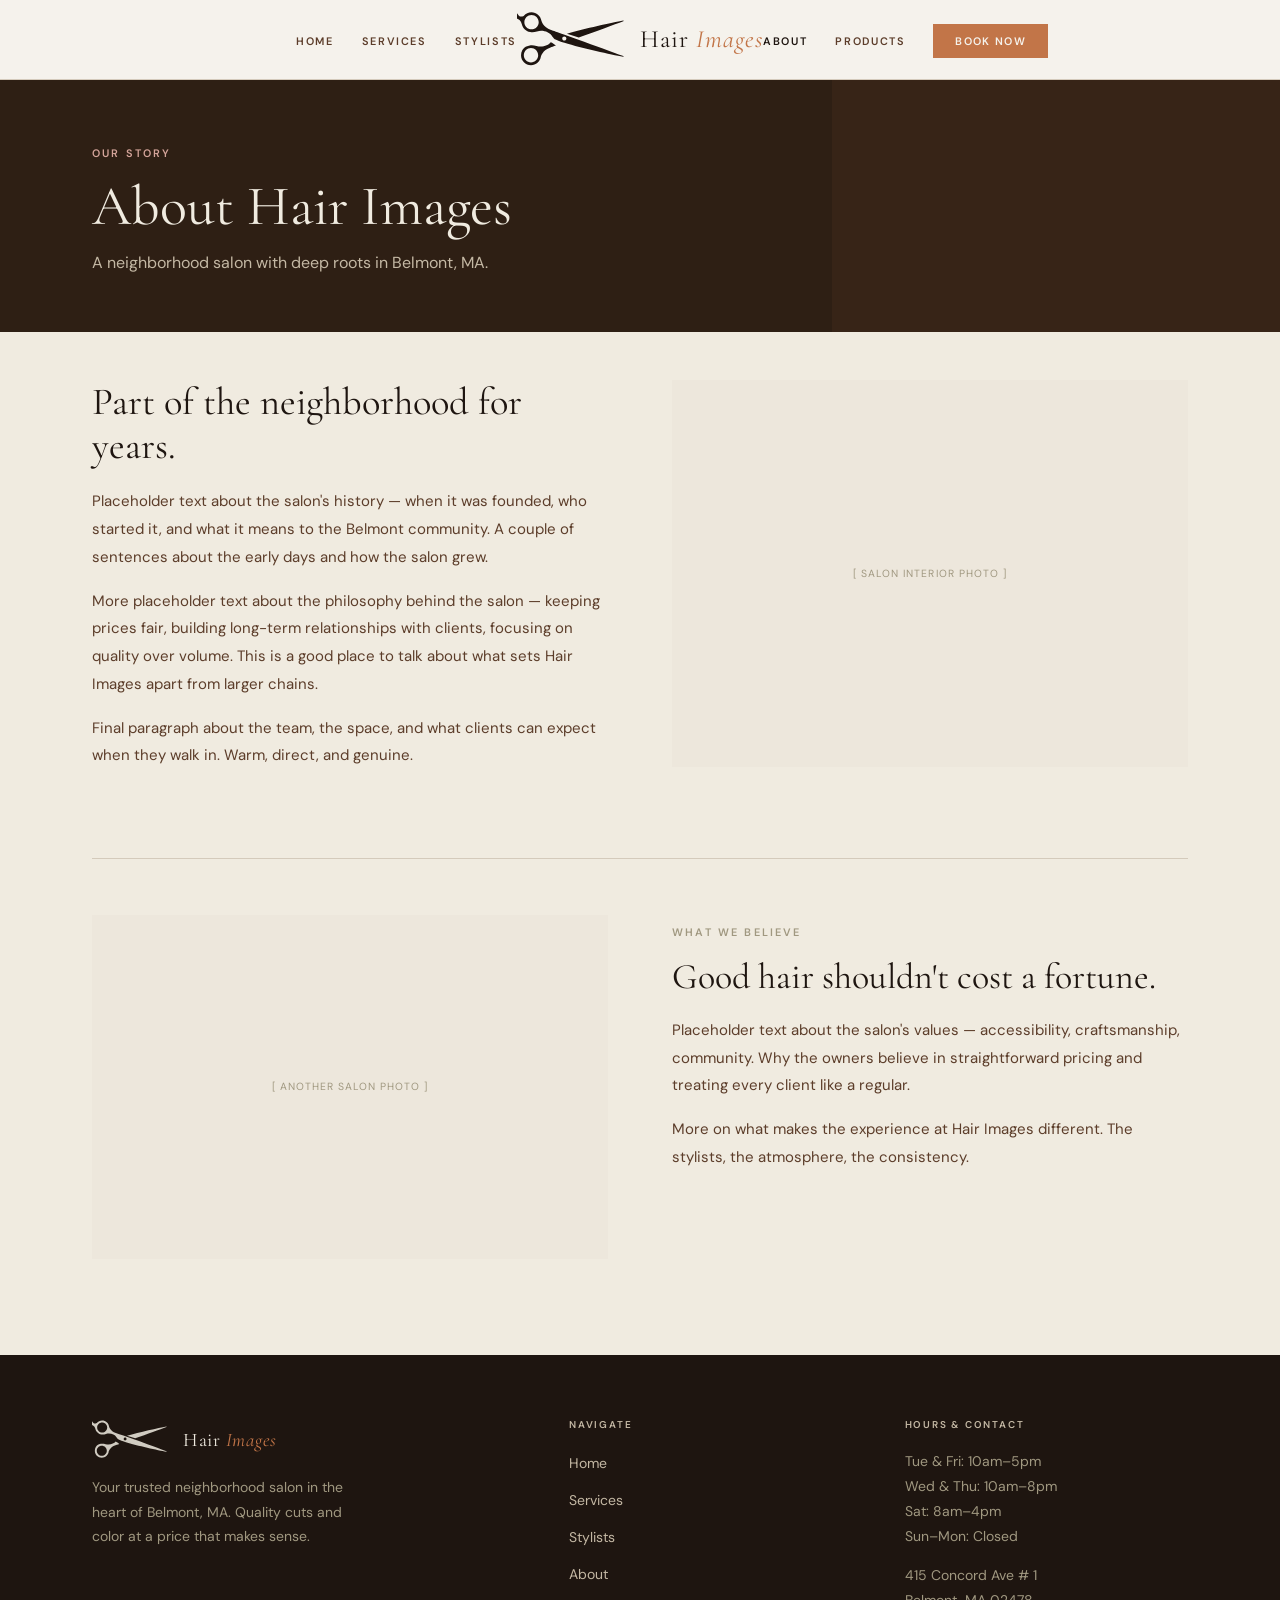
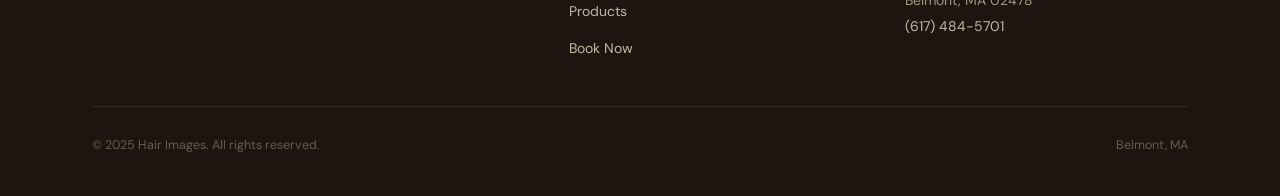
==== commit 0816ff4d: "Redesign follow-up: centered nav, shorter hero, luxury copy, neutral cards - Nav: 3-column centered " ====
--- a/about.html
+++ b/about.html
@@ -8,16 +8,13 @@
 </head>
 <body>
 
-  <div class="topbar">
-    <div class="topbar-inner">
-      <span>415 Concord Ave # 1, Belmont, MA 02478</span>
-      <span>Tue &amp; Fri 10am–5pm &nbsp;·&nbsp; Wed &amp; Thu 10am–8pm &nbsp;·&nbsp; Sat 8am–4pm</span>
-      <a href="tel:+16174845701">(617) 484-5701</a>
-    </div>
-  </div>
-
   <nav>
     <div class="nav-inner">
+      <ul class="nav-links-left">
+        <li><a href="index.html">Home</a></li>
+        <li><a href="services.html">Services</a></li>
+        <li><a href="stylists.html">Stylists</a></li>
+      </ul>
       <a href="index.html" class="nav-logo">
         <svg class="logo-mark" viewBox="440 0 600 320" xmlns="http://www.w3.org/2000/svg" aria-hidden="true">
           <path d="M769.28779,147.25675c88.25687-31.88978,190.90737-69.38642,237.9213-87.04711,2.36419-.8881,1.33566-4.42818-1.13921-3.92505-57.51147,11.69176-205.87798,42.79653-299.65161,70.87561l62.86953,20.09655Z"/>
@@ -26,7 +23,17 @@
         </svg>
         <span class="logo-wordmark">Hair <em>Images</em></span>
       </a>
-      <ul class="nav-links">
+      <ul class="nav-links-right">
+        <li><a href="about.html" class="active">About</a></li>
+        <li><a href="products.html">Products</a></li>
+        <li><a href="book.html" class="nav-book-btn">Book Now</a></li>
+      </ul>
+      <button class="nav-toggle" aria-label="Toggle menu">
+        <span></span><span></span><span></span>
+      </button>
+    </div>
+    <div class="nav-mobile-menu">
+      <ul>
         <li><a href="index.html">Home</a></li>
         <li><a href="services.html">Services</a></li>
         <li><a href="stylists.html">Stylists</a></li>
@@ -34,9 +41,6 @@
         <li><a href="products.html">Products</a></li>
         <li><a href="book.html" class="nav-book-btn">Book Now</a></li>
       </ul>
-      <button class="nav-toggle" aria-label="Toggle menu">
-        <span></span><span></span><span></span>
-      </button>
     </div>
   </nav>
 
--- a/css/style.css
+++ b/css/style.css
@@ -44,7 +44,7 @@
   --accent:     var(--terracotta);
   --border:     var(--birch);
 
-  --nav-h:  72px;
+  --nav-h:  80px;
   --max-w: 1160px;
 }
 
@@ -183,20 +183,22 @@
   margin: 0 auto;
   padding: 0 32px;
   height: 100%;
-  display: flex;
+  display: grid;
+  grid-template-columns: 1fr auto 1fr;
   align-items: center;
-  justify-content: space-between;
+  position: relative;
 }
 
 .nav-logo {
   display: flex;
   align-items: center;
+  justify-content: center;
   gap: 11px;
   color: var(--espresso);
 }
 
 .logo-mark {
-  height: 46px;
+  height: 60px;
   width: auto;
   fill: var(--espresso);
   flex-shrink: 0;
@@ -204,7 +206,7 @@
 
 .logo-wordmark {
   font-family: 'Cormorant Garamond', serif;
-  font-size: 1.45rem;
+  font-size: 1.55rem;
   font-weight: 400;
   letter-spacing: 0.04em;
   color: var(--espresso);
@@ -216,13 +218,18 @@
   color: var(--terracotta);
 }
 
-.nav-links {
+.nav-links-left,
+.nav-links-right {
   display: flex;
   align-items: center;
-  gap: 34px;
+  gap: 28px;
   list-style: none;
 }
-.nav-links a {
+.nav-links-left { justify-content: flex-end; }
+.nav-links-right { justify-content: flex-start; }
+
+.nav-links-left a,
+.nav-links-right a {
   font-family: 'DM Sans', sans-serif;
   font-size: 0.68rem;
   font-weight: 600;
@@ -231,8 +238,10 @@
   color: var(--walnut);
   transition: color 0.2s;
 }
-.nav-links a:hover,
-.nav-links a.active { color: var(--espresso); }
+.nav-links-left a:hover,
+.nav-links-left a.active,
+.nav-links-right a:hover,
+.nav-links-right a.active { color: var(--espresso); }
 
 .nav-book-btn {
   background: var(--accent) !important;
@@ -252,6 +261,10 @@
   border: none;
   cursor: pointer;
   padding: 4px;
+  position: absolute;
+  right: 32px;
+  top: 50%;
+  transform: translateY(-50%);
 }
 .nav-toggle span {
   display: block;
@@ -262,14 +275,16 @@
   transition: all 0.3s;
 }
 
+.nav-mobile-menu { display: none; }
+
 /* ── Hero (Full-Bleed) ───────────────────────── */
 .hero {
   position: relative;
-  min-height: 100svh;
+  min-height: 62vh;
   display: flex;
   flex-direction: column;
-  justify-content: flex-end;
-  padding-bottom: 88px;
+  justify-content: center;
+  padding: 60px 0;
 }
 
 .hero-bg {
@@ -312,7 +327,7 @@
   font-weight: 600;
   letter-spacing: 0.22em;
   text-transform: uppercase;
-  color: var(--blush);
+  color: var(--terracotta);
   margin-bottom: 18px;
 }
 
@@ -323,11 +338,11 @@
   color: var(--parchment);
   max-width: 820px;
   margin-bottom: 22px;
-  line-height: 1.07;
+  line-height: 0.96;
 }
 .hero-content h1 em {
   font-style: italic;
-  color: var(--blush);
+  color: var(--terracotta);
 }
 
 .hero-sub {
@@ -408,10 +423,10 @@
   position: relative;
   overflow: hidden;
 }
-.spotlight-card:nth-child(1) .card-swatch { background: var(--fern); }
-.spotlight-card:nth-child(2) .card-swatch { background: var(--terracotta); }
-.spotlight-card:nth-child(3) .card-swatch { background: var(--ochre); }
-.spotlight-card:nth-child(4) .card-swatch { background: var(--seaweed); }
+.spotlight-card:nth-child(1) .card-swatch { background: var(--dark-roast); }
+.spotlight-card:nth-child(2) .card-swatch { background: var(--walnut); }
+.spotlight-card:nth-child(3) .card-swatch { background: var(--driftwood); }
+.spotlight-card:nth-child(4) .card-swatch { background: var(--ash); }
 
 .card-num {
   font-family: 'Cormorant Garamond', serif;
@@ -1047,10 +1062,46 @@
 @media (max-width: 840px) {
   .topbar          { display: none; }
   .mobile-book-fab { display: block; }
-  .nav-links       { display: none; }
-  .nav-toggle      { display: block; }
-
-  .hero            { min-height: 88vh; padding-bottom: 60px; }
+  .nav-links-left,
+  .nav-links-right { display: none; }
+  .nav-toggle      { display: block; position: static; transform: none; }
+  .nav-inner       { display: flex; justify-content: space-between; padding: 0 20px; }
+  nav.menu-open .nav-mobile-menu {
+    display: block;
+    position: absolute;
+    top: var(--nav-h);
+    left: 0;
+    right: 0;
+    background: var(--white-sand);
+    border-bottom: 1px solid var(--birch);
+    padding: 20px 32px;
+    z-index: 99;
+  }
+  .nav-mobile-menu ul {
+    list-style: none;
+    display: flex;
+    flex-direction: column;
+    gap: 18px;
+  }
+  .nav-mobile-menu ul a {
+    font-family: 'DM Sans', sans-serif;
+    font-size: 0.68rem;
+    font-weight: 600;
+    letter-spacing: 0.15em;
+    text-transform: uppercase;
+    color: var(--walnut);
+    transition: color 0.2s;
+  }
+  .nav-mobile-menu ul a:hover,
+  .nav-mobile-menu ul a.active { color: var(--espresso); }
+  .nav-mobile-menu .nav-book-btn {
+    background: var(--accent) !important;
+    color: var(--white-sand) !important;
+    padding: 10px 22px !important;
+    display: inline-block;
+  }
+
+  .hero            { min-height: 70vh; padding: 48px 0; }
   .hero-content h1 { font-size: 2.9rem; }
 
   .philosophy-inner       { grid-template-columns: 1fr; gap: 20px; }
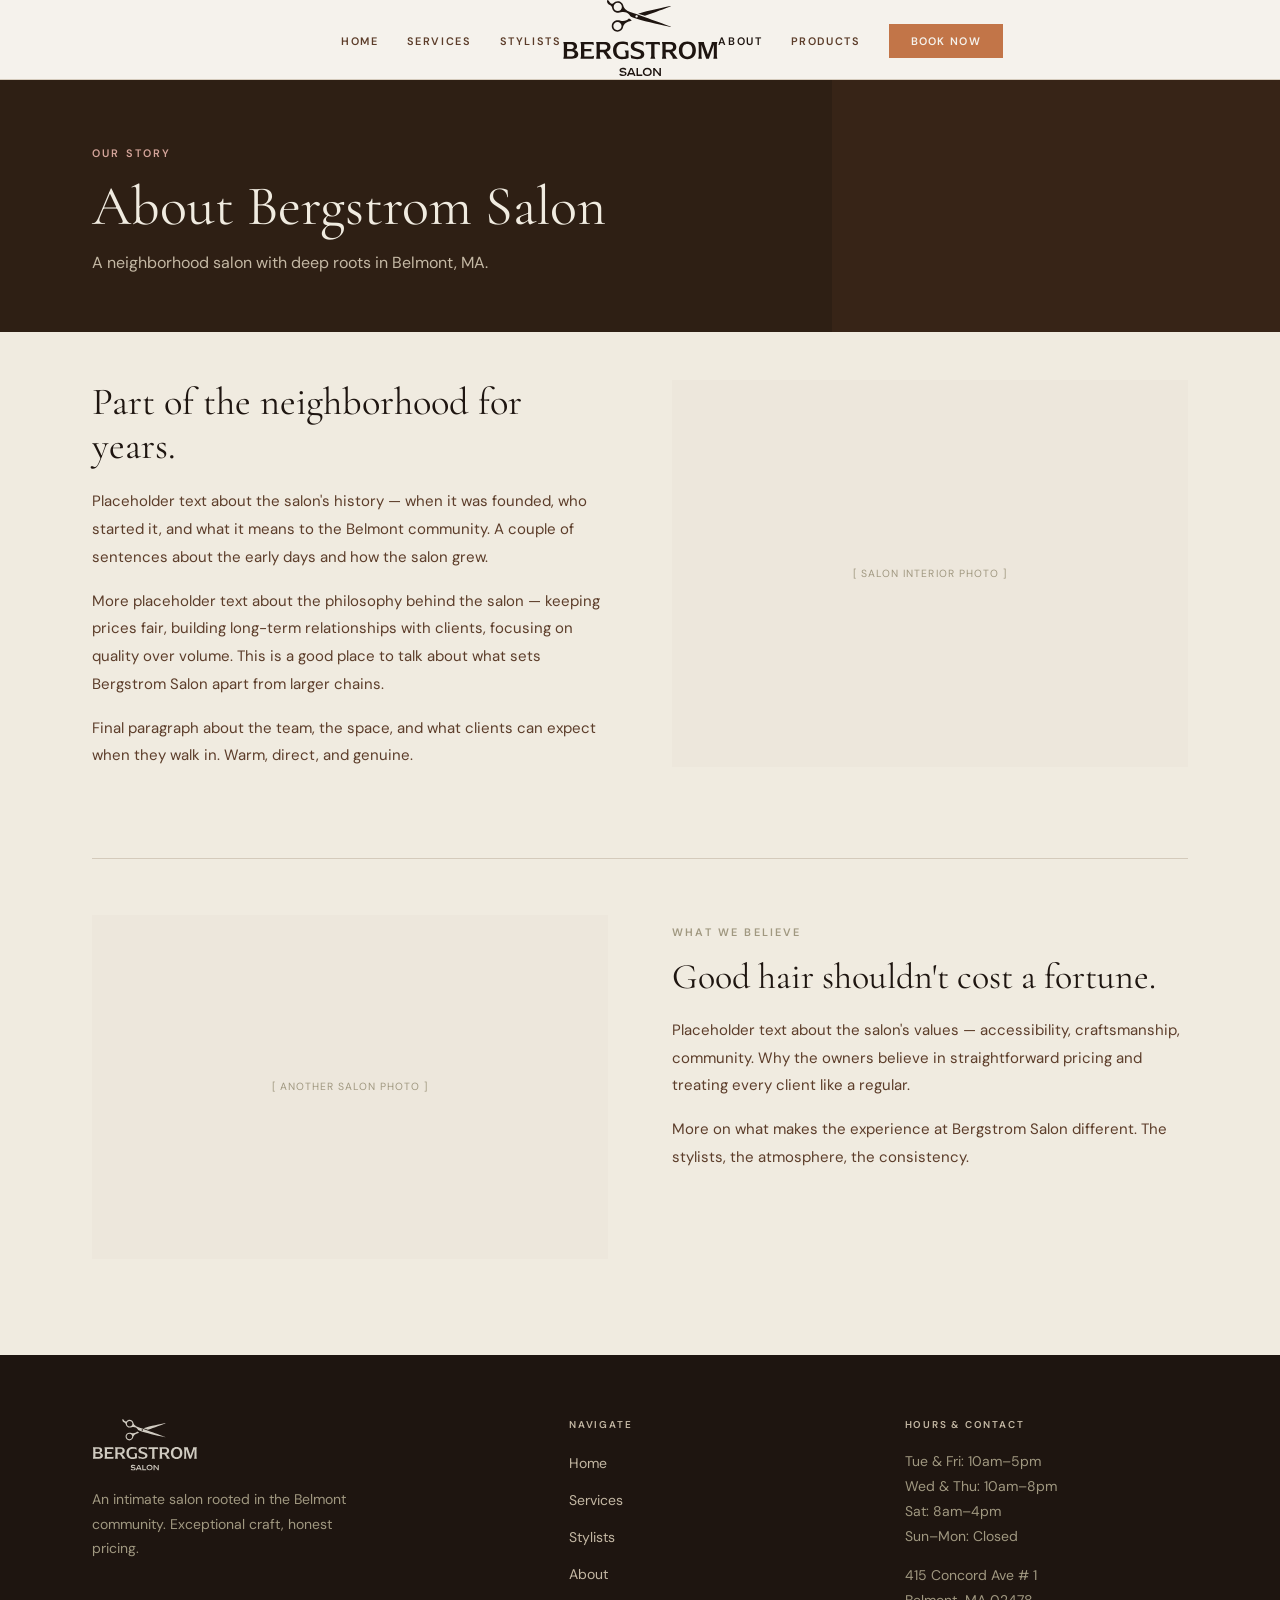
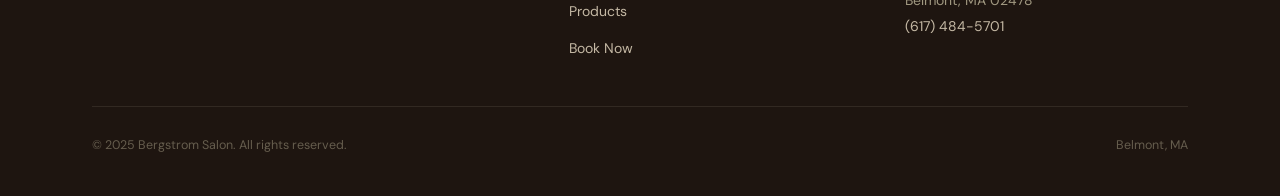
==== commit 4b3ebd88: "Rebrand to Bergstrom Salon; full SVG logo; taller hero - All pages: full BergstromSalon-1.svg logo (" ====
--- a/about.html
+++ b/about.html
@@ -3,7 +3,7 @@
 <head>
   <meta charset="UTF-8" />
   <meta name="viewport" content="width=device-width, initial-scale=1.0" />
-  <title>About — Hair Images</title>
+  <title>About — Bergstrom Salon</title>
   <link rel="stylesheet" href="css/style.css" />
 </head>
 <body>
@@ -16,12 +16,29 @@
         <li><a href="stylists.html">Stylists</a></li>
       </ul>
       <a href="index.html" class="nav-logo">
-        <svg class="logo-mark" viewBox="440 0 600 320" xmlns="http://www.w3.org/2000/svg" aria-hidden="true">
-          <path d="M769.28779,147.25675c88.25687-31.88978,190.90737-69.38642,237.9213-87.04711,2.36419-.8881,1.33566-4.42818-1.13921-3.92505-57.51147,11.69176-205.87798,42.79653-299.65161,70.87561l62.86953,20.09655Z"/>
-          <path d="M1007.20762,245.88717c-47.9449-18.01075-153.73857-56.64521-243.13035-88.92865l-73.99953-26.60482c-33.07234-11.82094-58.1816-20.66781-68.35287-24.00644-44.34067-14.55453-51.71648-49.684-51.71648-49.684l-.00064.00032c-3.87971-25.5289-25.9226-45.09093-52.53494-45.09093-16.38087,0-31.02489,7.41616-40.77316,19.06858l.00288-.01049s-16.00814,11.23671-27.68538-1.71002c-11.67756-12.94673-20.30861-32.23986-26.90886-28.43204-7.9951,4.61252-7.36076,36.10997,21.32401,46.96362,18.78535,7.10803,21.90808,27.60725,21.90808,27.60725l.00288-.01081c3.02474,15.34377,12.65486,28.30579,25.80412,35.8221l-.00128.00112s.26514.16307.75186.43053c.2741.15074.55269.29412.82999.44021.01665.00833.03202.01649.04867.02498,5.5,2.89273,11.56741,4.84396,17.99346,5.6533,9.36754,1.5239,21.63302,1.58146,35.81273-2.95029,32.83218-10.49277,66.68008,5.07715,78.18792,22.00094,6.19614,9.11193,10.7214,14.00056,13.58156,16.57604.00128-.00024.00192-.00032.00256-.00056,2.44708,2.20259,3.67862,2.71774,3.67862,2.71774,11.976,5.88289,29.59289,12.32119,50.78465,18.99902,0,.00024-.00064.0004-.00064.00064,92.35065,29.10193,252.86707,62.77165,313.24516,75.04679,2.47555.50329,3.5098-3.03575,1.14496-3.92411ZM517.47281,102.96244c-21.12387,0-38.24796-17.12408-38.24796-38.2478s17.12408-38.24788,38.24796-38.24788,38.24764,17.12416,38.24764,38.24788-17.12376,38.2478-38.24764,38.2478ZM692.29683,163.17083c-6.14619,0-11.12936-4.98269-11.12936-11.12928s4.98317-11.1292,11.12936-11.1292c6.14683,0,11.12936,4.98269,11.12936,11.1292s-4.98253,11.12928-11.12936,11.12928Z"/>
-          <path d="M543.74977,191.62656c-14.17971-4.53175-26.44519-4.47419-35.81273-2.95029-6.42605.80934-12.49347,2.76056-17.99346,5.6533-.01665.00849-.03202.01665-.04867.02498-.27731.1461-.55589.28947-.82999.44021-.48673.26746-.75186.43053-.75186.43053l.00128.00112c-16.01486,9.1542-26.81664,26.38827-26.81664,46.1562,0,29.34953,23.79254,53.14207,53.14207,53.14207,26.74555,0,48.86785-19.76104,52.58426-45.47743l.00769.00536s7.31945-34.7481,51.66012-49.30262c5.55955-1.82482,15.58097-5.29514,28.92621-9.997-7.05239-5.51336-19.67779-14.87186-27.62742-17.79997-12.89438,15.97451-45.12199,29.68263-76.44084,19.67355ZM514.63976,279.63049c-21.12387,0-38.24796-17.12416-38.24796-38.24788s17.12408-38.2478,38.24796-38.2478,38.24764,17.12416,38.24764,38.2478-17.12376,38.24788-38.24764,38.24788Z"/>
+        <svg class="logo-mark" viewBox="0 0 1453.83105 742.35261" xmlns="http://www.w3.org/2000/svg" role="img" aria-label="Bergstrom Salon">
+          <g>
+              <path d="M16.88379,522.59187v-110.68262l-4.45508-22.51172h75.97656c36.11328,0,51.12109,16.64941,51.12109,41.74023,0,17.11816-8.67676,28.13965-27.43652,33.06445,24.62207,4.68945,38.92676,18.52539,38.92676,37.75391,0,26.49805-18.99414,43.14746-57.68652,43.14746H12.42871l4.45508-22.51172ZM77.14941,455.29109c21.10547,0,32.12695-7.73828,32.12695-21.80762,0-14.07031-8.20801-22.98145-29.3125-22.98145h-32.59473v44.78906h29.78027ZM87.70215,523.9991c21.10449,0,29.78125-9.14551,29.78125-24.3877s-12.42871-23.91895-33.06445-23.91895h-37.0498v48.30664h40.33301Z"/>
+              <path d="M297.57031,517.90144l-4.2207,27.20215h-121.46973l4.45605-22.51172v-110.68262l-4.45605-22.51172h119.82812l4.22168,27.20117-22.51172-5.62695h-66.36328v44.08496h48.30664l17.11816-2.81348v26.73242l-17.11816-2.81445h-48.30664v47.36914h68.00391l22.51172-5.62891Z"/>
+              <path d="M462.88379,545.10359h-45.25781l-4.45508-18.29102-30.01562-41.74023h-31.18848v37.51953l4.9248,22.51172h-40.33398l4.45605-22.51172v-110.68262l-4.45605-22.51172h77.38477c38.69141,0,56.2793,16.64941,56.2793,46.89941,0,21.57324-11.95996,37.51953-36.34766,43.14746l49.00977,65.65918ZM386.2041,462.795c21.10449,0,33.53223-8.67676,33.53223-26.26367,0-17.35254-9.37988-26.49805-30.48438-26.49805h-37.98828v52.76172h34.94043Z"/>
+              <path d="M617.41211,469.59578v68.47266c-18.99414,7.03516-36.1123,11.02148-61.20312,11.02148-49.94824,0-82.54297-29.54688-82.54297-82.54297s34.4707-81.37012,83.71484-81.37012c21.10547,0,36.11328,2.81348,52.29297,7.73828l4.69043,31.1875-26.26367-13.60059c-9.37988-1.87598-18.75977-2.81348-29.3125-2.81348-30.48438,0-53.46484,17.82129-53.46484,58.62402,0,41.03711,20.40137,60.73438,52.99609,60.73438,11.49023,0,20.87012-1.40625,32.59473-4.68945v-30.25l-10.31738-22.51172h36.81543Z"/>
+              <path d="M641.79492,540.64851l-4.9248-32.5957,27.20215,15.00781c12.19336,3.51758,22.98047,5.39355,34.23633,5.39355,22.51172,0,33.76758-8.44141,33.76758-22.04297,0-13.60059-8.67676-20.40039-38.69238-28.37402-39.16016-10.31738-55.34082-23.68359-55.34082-49.24414s20.87012-43.38184,61.90723-43.38184c18.99414,0,35.40918,2.5791,53.93457,7.50391l4.68945,31.1875-26.49805-13.60059c-9.84863-2.81348-19.46289-4.2207-29.78125-4.2207-19.93164,0-32.59473,7.73828-32.59473,19.93262,0,12.19336,7.03516,19.46289,37.05078,27.43555,40.33301,10.55273,56.98242,24.15332,56.98242,49.71387,0,27.6709-22.51172,45.96094-63.7832,45.96094-26.49805-.23438-45.25781-5.62793-58.15527-8.67578Z"/>
+              <path d="M858.46582,411.67488v110.91699l7.26953,22.51172h-45.49219l7.26953-22.51172v-110.91699h-29.54688l-22.74609,5.62793,4.2207-27.90527h126.86328l4.45508,27.90527-22.74609-5.62793h-29.54688Z"/>
+              <path d="M1073.72949,545.10359h-45.25781l-4.45508-18.29102-30.01562-41.74023h-31.18848v37.51953l4.9248,22.51172h-40.33398l4.45605-22.51172v-110.68262l-4.45605-22.51172h77.38477c38.69141,0,56.2793,16.64941,56.2793,46.89941,0,21.57324-11.95996,37.51953-36.34766,43.14746l49.00977,65.65918ZM997.0498,462.795c21.10449,0,33.53223-8.67676,33.53223-26.26367,0-17.35254-9.37988-26.49805-30.48438-26.49805h-37.98828v52.76172h34.94043Z"/>
+              <path d="M1084.51172,467.0157c0-51.82324,30.71875-81.83887,79.02539-81.83887s78.79102,30.01562,78.79102,81.83887c0,52.05859-30.71875,82.54297-78.79102,82.54297-46.89941,0-79.02539-30.48438-79.02539-82.54297ZM1209.96777,467.0157c0-40.33301-18.52539-59.09277-46.19629-59.09277-27.90527,0-46.89941,18.75977-46.89941,59.09277,0,40.56836,18.75977,59.5625,46.43066,59.5625s46.66504-18.99414,46.66504-59.5625Z"/>
+              <path d="M1436.9541,522.59187l4.22168,22.51172h-36.81641l4.45508-22.51172v-107.63379l-46.42969,130.14551h-24.15332l-44.32031-130.14551v107.63379l4.2207,22.51172h-33.76758l4.45605-22.51172v-110.68262l-4.45605-22.51172h52.05859l4.2207,20.16699,33.29883,96.37793,32.83008-96.37793,3.75195-20.16699h50.65137l-4.22168,22.51172v110.68262Z"/>
+            </g>
+            <g>
+              <path d="M531.2998,692.72078l7.90527-10.10156c6.14941,5.92871,15.92188,10.87012,27.78027,10.87012,12.29785,0,18.11719-4.3916,18.11719-9.66211,0-6.80762-8.01562-8.45508-20.20312-10.32129-15.48242-2.41602-31.18457-5.70996-31.18457-21.96094,0-12.7373,12.29785-21.74121,31.4043-21.74121,13.50488,0,24.37598,4.06348,32.17188,11.41992l-8.01562,9.88184c-6.03906-5.59961-14.71387-9.22266-25.25488-9.22266-10.43066,0-16.25098,3.29395-16.25098,8.56445,0,5.92871,7.1377,7.57617,19.98438,9.66211,15.48242,2.63574,31.40332,6.03906,31.40332,22.29004,0,12.62695-10.87012,23.16797-32.83105,23.16797-15.37207,0-28.21875-6.03906-35.02637-12.84668Z"/>
+              <path d="M634.29688,631.01179h16.69043l32.28125,73.23828h-15.04199l-5.82031-13.94531h-39.52832l-5.81934,13.94531h-15.04297l32.28125-73.23828ZM657.35547,678.33699l-14.71289-35.24707-14.71387,35.24707h29.42676Z"/>
+              <path d="M691.61621,631.01179h13.61523v61.26953h39.74805v11.96875h-53.36328v-73.23828Z"/>
+              <path d="M749.7041,667.68562c0-22.39941,16.90918-37.88184,41.72461-37.88184,24.9248,0,41.72461,15.48242,41.72461,37.88184,0,22.29004-16.7998,37.88184-41.72461,37.88184-24.81543,0-41.72461-15.5918-41.72461-37.88184ZM791.42871,693.48933c16.7998,0,27.78027-10.65039,27.78027-25.80371,0-15.15234-10.98047-25.91309-27.78027-25.91309s-27.66992,10.76074-27.66992,25.91309c0,15.15332,10.87012,25.80371,27.66992,25.80371Z"/>
+              <path d="M846.22168,631.01179h14.16504l43.9209,53.03516v-53.03516h13.50488v73.23828h-13.17578l-44.7998-54.35254v54.35254h-13.61523v-73.23828Z"/>
+            </g>
+            <path d="M769.28779,147.25675c88.25687-31.88978,190.90737-69.38642,237.9213-87.04711,2.36419-.8881,1.33566-4.42818-1.13921-3.92505-57.51147,11.69176-205.87798,42.79653-299.65161,70.87561l62.86953,20.09655Z"/>
+            <path d="M1007.20762,245.88717c-47.9449-18.01075-153.73857-56.64521-243.13035-88.92865l-73.99953-26.60482c-33.07234-11.82094-58.1816-20.66781-68.35287-24.00644-44.34067-14.55453-51.71648-49.684-51.71648-49.684l-.00064.00032c-3.87971-25.5289-25.9226-45.09093-52.53494-45.09093-16.38087,0-31.02489,7.41616-40.77316,19.06858l.00288-.01049s-16.00814,11.23671-27.68538-1.71002c-11.67756-12.94673-20.30861-32.23986-26.90886-28.43204-7.9951,4.61252-7.36076,36.10997,21.32401,46.96362,18.78535,7.10803,21.90808,27.60725,21.90808,27.60725l.00288-.01081c3.02474,15.34377,12.65486,28.30579,25.80412,35.8221l-.00128.00112s.26514.16307.75186.43053c.2741.15074.55269.29412.82999.44021.01665.00833.03202.01649.04867.02498,5.5,2.89273,11.56741,4.84396,17.99346,5.6533,9.36754,1.5239,21.63302,1.58146,35.81273-2.95029,32.83218-10.49277,66.68008,5.07715,78.18792,22.00094,6.19614,9.11193,10.7214,14.00056,13.58156,16.57604.00128-.00024.00192-.00032.00256-.00056,2.44708,2.20259,3.67862,2.71774,3.67862,2.71774,11.976,5.88289,29.59289,12.32119,50.78465,18.99902,0,.00024-.00064.0004-.00064.00064,92.35065,29.10193,252.86707,62.77165,313.24516,75.04679,2.47555.50329,3.5098-3.03575,1.14496-3.92411ZM517.47281,102.96244c-21.12387,0-38.24796-17.12408-38.24796-38.2478s17.12408-38.24788,38.24796-38.24788,38.24764,17.12416,38.24764,38.24788-17.12376,38.2478-38.24764,38.2478ZM692.29683,163.17083c-6.14619,0-11.12936-4.98269-11.12936-11.12928s4.98317-11.1292,11.12936-11.1292c6.14683,0,11.12936,4.98269,11.12936,11.1292s-4.98253,11.12928-11.12936,11.12928Z"/>
+            <path d="M543.74977,191.62656c-14.17971-4.53175-26.44519-4.47419-35.81273-2.95029-6.42605.80934-12.49347,2.76056-17.99346,5.6533-.01665.00849-.03202.01665-.04867.02498-.27731.1461-.55589.28947-.82999.44021-.48673.26746-.75186.43053-.75186.43053l.00128.00112c-16.01486,9.1542-26.81664,26.38827-26.81664,46.1562,0,29.34953,23.79254,53.14207,53.14207,53.14207,26.74555,0,48.86785-19.76104,52.58426-45.47743l.00769.00536s7.31945-34.7481,51.66012-49.30262c5.55955-1.82482,15.58097-5.29514,28.92621-9.997-7.05239-5.51336-19.67779-14.87186-27.62742-17.79997-12.89438,15.97451-45.12199,29.68263-76.44084,19.67355ZM514.63976,279.63049c-21.12387,0-38.24796-17.12416-38.24796-38.24788s17.12408-38.2478,38.24796-38.2478,38.24764,17.12416,38.24764,38.2478-17.12376,38.24788-38.24764,38.24788Z"/>
         </svg>
-        <span class="logo-wordmark">Hair <em>Images</em></span>
       </a>
       <ul class="nav-links-right">
         <li><a href="about.html" class="active">About</a></li>
@@ -47,7 +64,7 @@
   <div class="page-hero">
     <div class="container">
       <span class="section-label">Our Story</span>
-      <h1>About Hair Images</h1>
+      <h1>About Bergstrom Salon</h1>
       <p>A neighborhood salon with deep roots in Belmont, MA.</p>
     </div>
   </div>
@@ -59,7 +76,7 @@
         <div class="about-text">
           <h2>Part of the neighborhood for years.</h2>
           <p>Placeholder text about the salon's history — when it was founded, who started it, and what it means to the Belmont community. A couple of sentences about the early days and how the salon grew.</p>
-          <p>More placeholder text about the philosophy behind the salon — keeping prices fair, building long-term relationships with clients, focusing on quality over volume. This is a good place to talk about what sets Hair Images apart from larger chains.</p>
+          <p>More placeholder text about the philosophy behind the salon — keeping prices fair, building long-term relationships with clients, focusing on quality over volume. This is a good place to talk about what sets Bergstrom Salon apart from larger chains.</p>
           <p>Final paragraph about the team, the space, and what clients can expect when they walk in. Warm, direct, and genuine.</p>
         </div>
         <div class="about-image">[ Salon interior photo ]</div>
@@ -71,7 +88,7 @@
           <span class="section-label" style="margin-bottom: 14px;">What We Believe</span>
           <h2 style="font-size: clamp(1.8rem, 2.8vw, 2.4rem); margin-bottom: 20px;">Good hair shouldn't cost a fortune.</h2>
           <p style="font-size: 0.9375rem; color: var(--walnut); line-height: 1.85; margin-bottom: 16px;">Placeholder text about the salon's values — accessibility, craftsmanship, community. Why the owners believe in straightforward pricing and treating every client like a regular.</p>
-          <p style="font-size: 0.9375rem; color: var(--walnut); line-height: 1.85;">More on what makes the experience at Hair Images different. The stylists, the atmosphere, the consistency.</p>
+          <p style="font-size: 0.9375rem; color: var(--walnut); line-height: 1.85;">More on what makes the experience at Bergstrom Salon different. The stylists, the atmosphere, the consistency.</p>
         </div>
       </div>
 
@@ -83,14 +100,31 @@
       <div class="footer-grid">
         <div class="footer-brand">
           <div class="footer-logo">
-            <svg class="logo-mark" viewBox="440 0 600 320" xmlns="http://www.w3.org/2000/svg" aria-hidden="true">
-              <path d="M769.28779,147.25675c88.25687-31.88978,190.90737-69.38642,237.9213-87.04711,2.36419-.8881,1.33566-4.42818-1.13921-3.92505-57.51147,11.69176-205.87798,42.79653-299.65161,70.87561l62.86953,20.09655Z"/>
-              <path d="M1007.20762,245.88717c-47.9449-18.01075-153.73857-56.64521-243.13035-88.92865l-73.99953-26.60482c-33.07234-11.82094-58.1816-20.66781-68.35287-24.00644-44.34067-14.55453-51.71648-49.684-51.71648-49.684l-.00064.00032c-3.87971-25.5289-25.9226-45.09093-52.53494-45.09093-16.38087,0-31.02489,7.41616-40.77316,19.06858l.00288-.01049s-16.00814,11.23671-27.68538-1.71002c-11.67756-12.94673-20.30861-32.23986-26.90886-28.43204-7.9951,4.61252-7.36076,36.10997,21.32401,46.96362,18.78535,7.10803,21.90808,27.60725,21.90808,27.60725l.00288-.01081c3.02474,15.34377,12.65486,28.30579,25.80412,35.8221l-.00128.00112s.26514.16307.75186.43053c.2741.15074.55269.29412.82999.44021.01665.00833.03202.01649.04867.02498,5.5,2.89273,11.56741,4.84396,17.99346,5.6533,9.36754,1.5239,21.63302,1.58146,35.81273-2.95029,32.83218-10.49277,66.68008,5.07715,78.18792,22.00094,6.19614,9.11193,10.7214,14.00056,13.58156,16.57604.00128-.00024.00192-.00032.00256-.00056,2.44708,2.20259,3.67862,2.71774,3.67862,2.71774,11.976,5.88289,29.59289,12.32119,50.78465,18.99902,0,.00024-.00064.0004-.00064.00064,92.35065,29.10193,252.86707,62.77165,313.24516,75.04679,2.47555.50329,3.5098-3.03575,1.14496-3.92411ZM517.47281,102.96244c-21.12387,0-38.24796-17.12408-38.24796-38.2478s17.12408-38.24788,38.24796-38.24788,38.24764,17.12416,38.24764,38.24788-17.12376,38.2478-38.24764,38.2478ZM692.29683,163.17083c-6.14619,0-11.12936-4.98269-11.12936-11.12928s4.98317-11.1292,11.12936-11.1292c6.14683,0,11.12936,4.98269,11.12936,11.1292s-4.98253,11.12928-11.12936,11.12928Z"/>
-              <path d="M543.74977,191.62656c-14.17971-4.53175-26.44519-4.47419-35.81273-2.95029-6.42605.80934-12.49347,2.76056-17.99346,5.6533-.01665.00849-.03202.01665-.04867.02498-.27731.1461-.55589.28947-.82999.44021-.48673.26746-.75186.43053-.75186.43053l.00128.00112c-16.01486,9.1542-26.81664,26.38827-26.81664,46.1562,0,29.34953,23.79254,53.14207,53.14207,53.14207,26.74555,0,48.86785-19.76104,52.58426-45.47743l.00769.00536s7.31945-34.7481,51.66012-49.30262c5.55955-1.82482,15.58097-5.29514,28.92621-9.997-7.05239-5.51336-19.67779-14.87186-27.62742-17.79997-12.89438,15.97451-45.12199,29.68263-76.44084,19.67355ZM514.63976,279.63049c-21.12387,0-38.24796-17.12416-38.24796-38.24788s17.12408-38.2478,38.24796-38.2478,38.24764,17.12416,38.24764,38.2478-17.12376,38.24788-38.24764,38.24788Z"/>
+            <svg class="logo-mark" viewBox="0 0 1453.83105 742.35261" xmlns="http://www.w3.org/2000/svg" role="img" aria-label="Bergstrom Salon">
+              <g>
+                  <path d="M16.88379,522.59187v-110.68262l-4.45508-22.51172h75.97656c36.11328,0,51.12109,16.64941,51.12109,41.74023,0,17.11816-8.67676,28.13965-27.43652,33.06445,24.62207,4.68945,38.92676,18.52539,38.92676,37.75391,0,26.49805-18.99414,43.14746-57.68652,43.14746H12.42871l4.45508-22.51172ZM77.14941,455.29109c21.10547,0,32.12695-7.73828,32.12695-21.80762,0-14.07031-8.20801-22.98145-29.3125-22.98145h-32.59473v44.78906h29.78027ZM87.70215,523.9991c21.10449,0,29.78125-9.14551,29.78125-24.3877s-12.42871-23.91895-33.06445-23.91895h-37.0498v48.30664h40.33301Z"/>
+                  <path d="M297.57031,517.90144l-4.2207,27.20215h-121.46973l4.45605-22.51172v-110.68262l-4.45605-22.51172h119.82812l4.22168,27.20117-22.51172-5.62695h-66.36328v44.08496h48.30664l17.11816-2.81348v26.73242l-17.11816-2.81445h-48.30664v47.36914h68.00391l22.51172-5.62891Z"/>
+                  <path d="M462.88379,545.10359h-45.25781l-4.45508-18.29102-30.01562-41.74023h-31.18848v37.51953l4.9248,22.51172h-40.33398l4.45605-22.51172v-110.68262l-4.45605-22.51172h77.38477c38.69141,0,56.2793,16.64941,56.2793,46.89941,0,21.57324-11.95996,37.51953-36.34766,43.14746l49.00977,65.65918ZM386.2041,462.795c21.10449,0,33.53223-8.67676,33.53223-26.26367,0-17.35254-9.37988-26.49805-30.48438-26.49805h-37.98828v52.76172h34.94043Z"/>
+                  <path d="M617.41211,469.59578v68.47266c-18.99414,7.03516-36.1123,11.02148-61.20312,11.02148-49.94824,0-82.54297-29.54688-82.54297-82.54297s34.4707-81.37012,83.71484-81.37012c21.10547,0,36.11328,2.81348,52.29297,7.73828l4.69043,31.1875-26.26367-13.60059c-9.37988-1.87598-18.75977-2.81348-29.3125-2.81348-30.48438,0-53.46484,17.82129-53.46484,58.62402,0,41.03711,20.40137,60.73438,52.99609,60.73438,11.49023,0,20.87012-1.40625,32.59473-4.68945v-30.25l-10.31738-22.51172h36.81543Z"/>
+                  <path d="M641.79492,540.64851l-4.9248-32.5957,27.20215,15.00781c12.19336,3.51758,22.98047,5.39355,34.23633,5.39355,22.51172,0,33.76758-8.44141,33.76758-22.04297,0-13.60059-8.67676-20.40039-38.69238-28.37402-39.16016-10.31738-55.34082-23.68359-55.34082-49.24414s20.87012-43.38184,61.90723-43.38184c18.99414,0,35.40918,2.5791,53.93457,7.50391l4.68945,31.1875-26.49805-13.60059c-9.84863-2.81348-19.46289-4.2207-29.78125-4.2207-19.93164,0-32.59473,7.73828-32.59473,19.93262,0,12.19336,7.03516,19.46289,37.05078,27.43555,40.33301,10.55273,56.98242,24.15332,56.98242,49.71387,0,27.6709-22.51172,45.96094-63.7832,45.96094-26.49805-.23438-45.25781-5.62793-58.15527-8.67578Z"/>
+                  <path d="M858.46582,411.67488v110.91699l7.26953,22.51172h-45.49219l7.26953-22.51172v-110.91699h-29.54688l-22.74609,5.62793,4.2207-27.90527h126.86328l4.45508,27.90527-22.74609-5.62793h-29.54688Z"/>
+                  <path d="M1073.72949,545.10359h-45.25781l-4.45508-18.29102-30.01562-41.74023h-31.18848v37.51953l4.9248,22.51172h-40.33398l4.45605-22.51172v-110.68262l-4.45605-22.51172h77.38477c38.69141,0,56.2793,16.64941,56.2793,46.89941,0,21.57324-11.95996,37.51953-36.34766,43.14746l49.00977,65.65918ZM997.0498,462.795c21.10449,0,33.53223-8.67676,33.53223-26.26367,0-17.35254-9.37988-26.49805-30.48438-26.49805h-37.98828v52.76172h34.94043Z"/>
+                  <path d="M1084.51172,467.0157c0-51.82324,30.71875-81.83887,79.02539-81.83887s78.79102,30.01562,78.79102,81.83887c0,52.05859-30.71875,82.54297-78.79102,82.54297-46.89941,0-79.02539-30.48438-79.02539-82.54297ZM1209.96777,467.0157c0-40.33301-18.52539-59.09277-46.19629-59.09277-27.90527,0-46.89941,18.75977-46.89941,59.09277,0,40.56836,18.75977,59.5625,46.43066,59.5625s46.66504-18.99414,46.66504-59.5625Z"/>
+                  <path d="M1436.9541,522.59187l4.22168,22.51172h-36.81641l4.45508-22.51172v-107.63379l-46.42969,130.14551h-24.15332l-44.32031-130.14551v107.63379l4.2207,22.51172h-33.76758l4.45605-22.51172v-110.68262l-4.45605-22.51172h52.05859l4.2207,20.16699,33.29883,96.37793,32.83008-96.37793,3.75195-20.16699h50.65137l-4.22168,22.51172v110.68262Z"/>
+                </g>
+                <g>
+                  <path d="M531.2998,692.72078l7.90527-10.10156c6.14941,5.92871,15.92188,10.87012,27.78027,10.87012,12.29785,0,18.11719-4.3916,18.11719-9.66211,0-6.80762-8.01562-8.45508-20.20312-10.32129-15.48242-2.41602-31.18457-5.70996-31.18457-21.96094,0-12.7373,12.29785-21.74121,31.4043-21.74121,13.50488,0,24.37598,4.06348,32.17188,11.41992l-8.01562,9.88184c-6.03906-5.59961-14.71387-9.22266-25.25488-9.22266-10.43066,0-16.25098,3.29395-16.25098,8.56445,0,5.92871,7.1377,7.57617,19.98438,9.66211,15.48242,2.63574,31.40332,6.03906,31.40332,22.29004,0,12.62695-10.87012,23.16797-32.83105,23.16797-15.37207,0-28.21875-6.03906-35.02637-12.84668Z"/>
+                  <path d="M634.29688,631.01179h16.69043l32.28125,73.23828h-15.04199l-5.82031-13.94531h-39.52832l-5.81934,13.94531h-15.04297l32.28125-73.23828ZM657.35547,678.33699l-14.71289-35.24707-14.71387,35.24707h29.42676Z"/>
+                  <path d="M691.61621,631.01179h13.61523v61.26953h39.74805v11.96875h-53.36328v-73.23828Z"/>
+                  <path d="M749.7041,667.68562c0-22.39941,16.90918-37.88184,41.72461-37.88184,24.9248,0,41.72461,15.48242,41.72461,37.88184,0,22.29004-16.7998,37.88184-41.72461,37.88184-24.81543,0-41.72461-15.5918-41.72461-37.88184ZM791.42871,693.48933c16.7998,0,27.78027-10.65039,27.78027-25.80371,0-15.15234-10.98047-25.91309-27.78027-25.91309s-27.66992,10.76074-27.66992,25.91309c0,15.15332,10.87012,25.80371,27.66992,25.80371Z"/>
+                  <path d="M846.22168,631.01179h14.16504l43.9209,53.03516v-53.03516h13.50488v73.23828h-13.17578l-44.7998-54.35254v54.35254h-13.61523v-73.23828Z"/>
+                </g>
+                <path d="M769.28779,147.25675c88.25687-31.88978,190.90737-69.38642,237.9213-87.04711,2.36419-.8881,1.33566-4.42818-1.13921-3.92505-57.51147,11.69176-205.87798,42.79653-299.65161,70.87561l62.86953,20.09655Z"/>
+                <path d="M1007.20762,245.88717c-47.9449-18.01075-153.73857-56.64521-243.13035-88.92865l-73.99953-26.60482c-33.07234-11.82094-58.1816-20.66781-68.35287-24.00644-44.34067-14.55453-51.71648-49.684-51.71648-49.684l-.00064.00032c-3.87971-25.5289-25.9226-45.09093-52.53494-45.09093-16.38087,0-31.02489,7.41616-40.77316,19.06858l.00288-.01049s-16.00814,11.23671-27.68538-1.71002c-11.67756-12.94673-20.30861-32.23986-26.90886-28.43204-7.9951,4.61252-7.36076,36.10997,21.32401,46.96362,18.78535,7.10803,21.90808,27.60725,21.90808,27.60725l.00288-.01081c3.02474,15.34377,12.65486,28.30579,25.80412,35.8221l-.00128.00112s.26514.16307.75186.43053c.2741.15074.55269.29412.82999.44021.01665.00833.03202.01649.04867.02498,5.5,2.89273,11.56741,4.84396,17.99346,5.6533,9.36754,1.5239,21.63302,1.58146,35.81273-2.95029,32.83218-10.49277,66.68008,5.07715,78.18792,22.00094,6.19614,9.11193,10.7214,14.00056,13.58156,16.57604.00128-.00024.00192-.00032.00256-.00056,2.44708,2.20259,3.67862,2.71774,3.67862,2.71774,11.976,5.88289,29.59289,12.32119,50.78465,18.99902,0,.00024-.00064.0004-.00064.00064,92.35065,29.10193,252.86707,62.77165,313.24516,75.04679,2.47555.50329,3.5098-3.03575,1.14496-3.92411ZM517.47281,102.96244c-21.12387,0-38.24796-17.12408-38.24796-38.2478s17.12408-38.24788,38.24796-38.24788,38.24764,17.12416,38.24764,38.24788-17.12376,38.2478-38.24764,38.2478ZM692.29683,163.17083c-6.14619,0-11.12936-4.98269-11.12936-11.12928s4.98317-11.1292,11.12936-11.1292c6.14683,0,11.12936,4.98269,11.12936,11.1292s-4.98253,11.12928-11.12936,11.12928Z"/>
+                <path d="M543.74977,191.62656c-14.17971-4.53175-26.44519-4.47419-35.81273-2.95029-6.42605.80934-12.49347,2.76056-17.99346,5.6533-.01665.00849-.03202.01665-.04867.02498-.27731.1461-.55589.28947-.82999.44021-.48673.26746-.75186.43053-.75186.43053l.00128.00112c-16.01486,9.1542-26.81664,26.38827-26.81664,46.1562,0,29.34953,23.79254,53.14207,53.14207,53.14207,26.74555,0,48.86785-19.76104,52.58426-45.47743l.00769.00536s7.31945-34.7481,51.66012-49.30262c5.55955-1.82482,15.58097-5.29514,28.92621-9.997-7.05239-5.51336-19.67779-14.87186-27.62742-17.79997-12.89438,15.97451-45.12199,29.68263-76.44084,19.67355ZM514.63976,279.63049c-21.12387,0-38.24796-17.12416-38.24796-38.24788s17.12408-38.2478,38.24796-38.2478,38.24764,17.12416,38.24764,38.2478-17.12376,38.24788-38.24764,38.24788Z"/>
             </svg>
-            <span class="logo-wordmark">Hair <em>Images</em></span>
           </div>
-          <p>Your trusted neighborhood salon in the heart of Belmont, MA. Quality cuts and color at a price that makes sense.</p>
+          <p>An intimate salon rooted in the Belmont community. Exceptional craft, honest pricing.</p>
         </div>
         <div class="footer-col">
           <h4>Navigate</h4>
@@ -110,7 +144,7 @@
         </div>
       </div>
       <div class="footer-bottom">
-        <p>&copy; 2025 Hair Images. All rights reserved.</p>
+        <p>&copy; 2025 Bergstrom Salon. All rights reserved.</p>
         <p>Belmont, MA</p>
       </div>
     </div>
--- a/css/style.css
+++ b/css/style.css
@@ -198,7 +198,7 @@
 }
 
 .logo-mark {
-  height: 60px;
+  height: 80px;
   width: auto;
   fill: var(--espresso);
   flex-shrink: 0;
@@ -280,7 +280,7 @@
 /* ── Hero (Full-Bleed) ───────────────────────── */
 .hero {
   position: relative;
-  min-height: 62vh;
+  min-height: 82vh;
   display: flex;
   flex-direction: column;
   justify-content: center;
@@ -726,8 +726,7 @@
 }
 .footer-brand { display: flex; flex-direction: column; gap: 14px; }
 .footer-logo { display: flex; align-items: center; gap: 12px; }
-.footer-logo .logo-mark { height: 42px; fill: var(--parchment); opacity: 0.85; }
-.footer-logo .logo-wordmark { font-size: 1.2rem; color: var(--parchment); }
+.footer-logo .logo-mark { height: 54px; fill: var(--parchment); opacity: 0.85; }
 .footer-brand > p {
   font-size: 0.875rem;
   color: var(--ash);
@@ -1101,7 +1100,7 @@
     display: inline-block;
   }
 
-  .hero            { min-height: 70vh; padding: 48px 0; }
+  .hero            { min-height: 82vh; padding: 48px 0; }
   .hero-content h1 { font-size: 2.9rem; }
 
   .philosophy-inner       { grid-template-columns: 1fr; gap: 20px; }
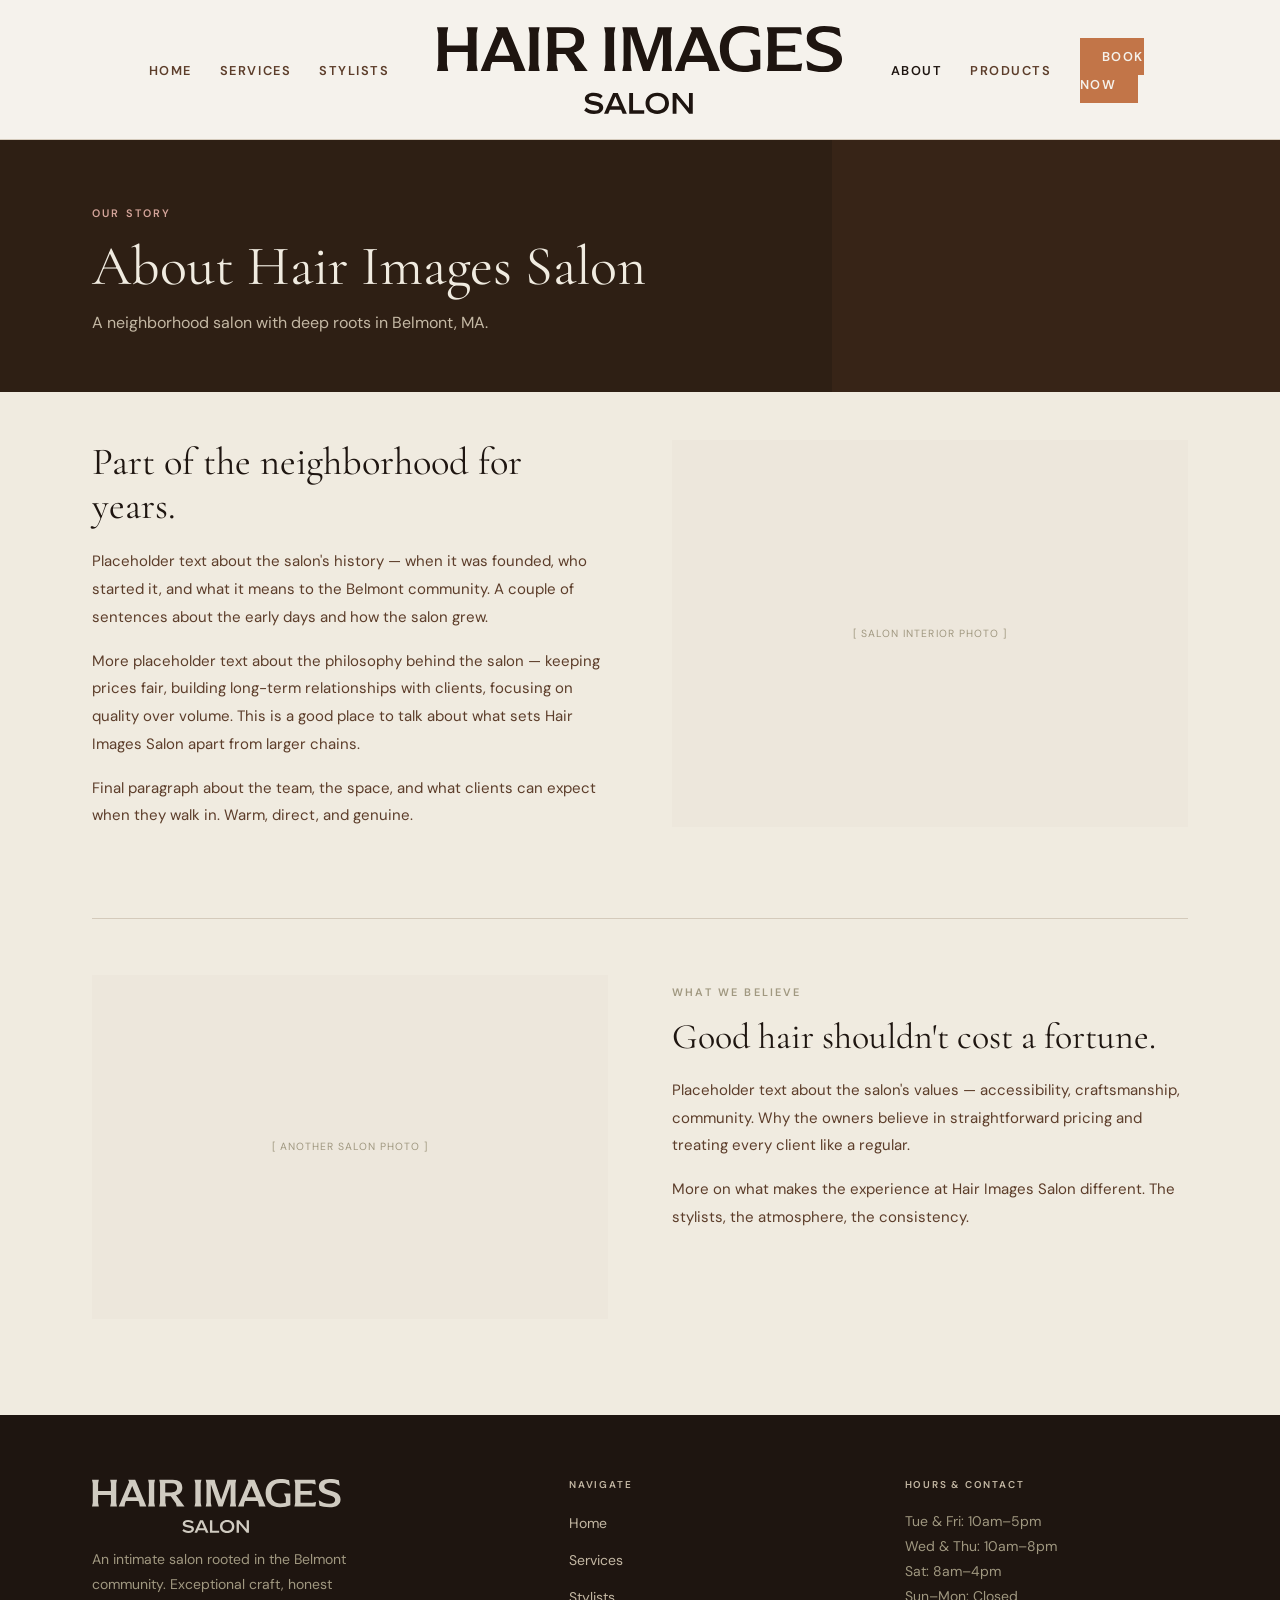
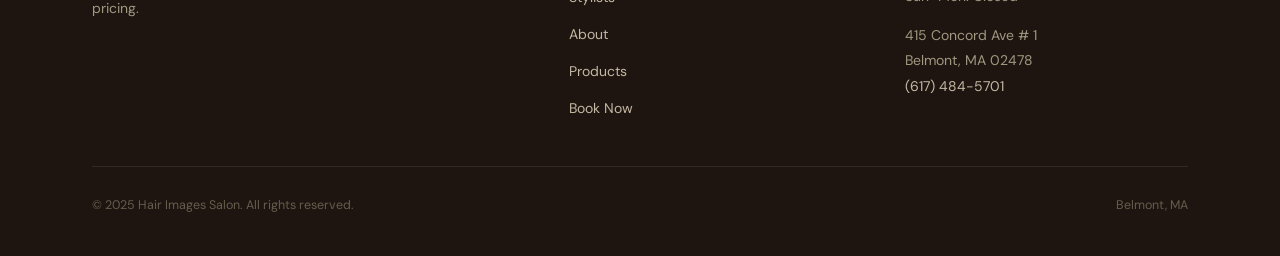
==== commit 6942dcf2: "Rebrand from Bergstrom Salon to Hair Images Salon with new SVG logo - Replace all text references to" ====
--- a/about.html
+++ b/about.html
@@ -3,7 +3,7 @@
 <head>
   <meta charset="UTF-8" />
   <meta name="viewport" content="width=device-width, initial-scale=1.0" />
-  <title>About — Bergstrom Salon</title>
+  <title>About — Hair Images Salon</title>
   <link rel="stylesheet" href="css/style.css" />
 </head>
 <body>
@@ -16,28 +16,28 @@
         <li><a href="stylists.html">Stylists</a></li>
       </ul>
       <a href="index.html" class="nav-logo">
-        <svg class="logo-mark" viewBox="0 0 1453.83105 742.35261" xmlns="http://www.w3.org/2000/svg" role="img" aria-label="Bergstrom Salon">
+        <svg class="logo-mark" viewBox="0 0 1441.63 313.19" xmlns="http://www.w3.org/2000/svg" role="img" aria-label="Hair Images Salon">
           <g>
-              <path d="M16.88379,522.59187v-110.68262l-4.45508-22.51172h75.97656c36.11328,0,51.12109,16.64941,51.12109,41.74023,0,17.11816-8.67676,28.13965-27.43652,33.06445,24.62207,4.68945,38.92676,18.52539,38.92676,37.75391,0,26.49805-18.99414,43.14746-57.68652,43.14746H12.42871l4.45508-22.51172ZM77.14941,455.29109c21.10547,0,32.12695-7.73828,32.12695-21.80762,0-14.07031-8.20801-22.98145-29.3125-22.98145h-32.59473v44.78906h29.78027ZM87.70215,523.9991c21.10449,0,29.78125-9.14551,29.78125-24.3877s-12.42871-23.91895-33.06445-23.91895h-37.0498v48.30664h40.33301Z"/>
-              <path d="M297.57031,517.90144l-4.2207,27.20215h-121.46973l4.45605-22.51172v-110.68262l-4.45605-22.51172h119.82812l4.22168,27.20117-22.51172-5.62695h-66.36328v44.08496h48.30664l17.11816-2.81348v26.73242l-17.11816-2.81445h-48.30664v47.36914h68.00391l22.51172-5.62891Z"/>
-              <path d="M462.88379,545.10359h-45.25781l-4.45508-18.29102-30.01562-41.74023h-31.18848v37.51953l4.9248,22.51172h-40.33398l4.45605-22.51172v-110.68262l-4.45605-22.51172h77.38477c38.69141,0,56.2793,16.64941,56.2793,46.89941,0,21.57324-11.95996,37.51953-36.34766,43.14746l49.00977,65.65918ZM386.2041,462.795c21.10449,0,33.53223-8.67676,33.53223-26.26367,0-17.35254-9.37988-26.49805-30.48438-26.49805h-37.98828v52.76172h34.94043Z"/>
-              <path d="M617.41211,469.59578v68.47266c-18.99414,7.03516-36.1123,11.02148-61.20312,11.02148-49.94824,0-82.54297-29.54688-82.54297-82.54297s34.4707-81.37012,83.71484-81.37012c21.10547,0,36.11328,2.81348,52.29297,7.73828l4.69043,31.1875-26.26367-13.60059c-9.37988-1.87598-18.75977-2.81348-29.3125-2.81348-30.48438,0-53.46484,17.82129-53.46484,58.62402,0,41.03711,20.40137,60.73438,52.99609,60.73438,11.49023,0,20.87012-1.40625,32.59473-4.68945v-30.25l-10.31738-22.51172h36.81543Z"/>
-              <path d="M641.79492,540.64851l-4.9248-32.5957,27.20215,15.00781c12.19336,3.51758,22.98047,5.39355,34.23633,5.39355,22.51172,0,33.76758-8.44141,33.76758-22.04297,0-13.60059-8.67676-20.40039-38.69238-28.37402-39.16016-10.31738-55.34082-23.68359-55.34082-49.24414s20.87012-43.38184,61.90723-43.38184c18.99414,0,35.40918,2.5791,53.93457,7.50391l4.68945,31.1875-26.49805-13.60059c-9.84863-2.81348-19.46289-4.2207-29.78125-4.2207-19.93164,0-32.59473,7.73828-32.59473,19.93262,0,12.19336,7.03516,19.46289,37.05078,27.43555,40.33301,10.55273,56.98242,24.15332,56.98242,49.71387,0,27.6709-22.51172,45.96094-63.7832,45.96094-26.49805-.23438-45.25781-5.62793-58.15527-8.67578Z"/>
-              <path d="M858.46582,411.67488v110.91699l7.26953,22.51172h-45.49219l7.26953-22.51172v-110.91699h-29.54688l-22.74609,5.62793,4.2207-27.90527h126.86328l4.45508,27.90527-22.74609-5.62793h-29.54688Z"/>
-              <path d="M1073.72949,545.10359h-45.25781l-4.45508-18.29102-30.01562-41.74023h-31.18848v37.51953l4.9248,22.51172h-40.33398l4.45605-22.51172v-110.68262l-4.45605-22.51172h77.38477c38.69141,0,56.2793,16.64941,56.2793,46.89941,0,21.57324-11.95996,37.51953-36.34766,43.14746l49.00977,65.65918ZM997.0498,462.795c21.10449,0,33.53223-8.67676,33.53223-26.26367,0-17.35254-9.37988-26.49805-30.48438-26.49805h-37.98828v52.76172h34.94043Z"/>
-              <path d="M1084.51172,467.0157c0-51.82324,30.71875-81.83887,79.02539-81.83887s78.79102,30.01562,78.79102,81.83887c0,52.05859-30.71875,82.54297-78.79102,82.54297-46.89941,0-79.02539-30.48438-79.02539-82.54297ZM1209.96777,467.0157c0-40.33301-18.52539-59.09277-46.19629-59.09277-27.90527,0-46.89941,18.75977-46.89941,59.09277,0,40.56836,18.75977,59.5625,46.43066,59.5625s46.66504-18.99414,46.66504-59.5625Z"/>
-              <path d="M1436.9541,522.59187l4.22168,22.51172h-36.81641l4.45508-22.51172v-107.63379l-46.42969,130.14551h-24.15332l-44.32031-130.14551v107.63379l4.2207,22.51172h-33.76758l4.45605-22.51172v-110.68262l-4.45605-22.51172h52.05859l4.2207,20.16699,33.29883,96.37793,32.83008-96.37793,3.75195-20.16699h50.65137l-4.22168,22.51172v110.68262Z"/>
+            <g>
+              <path d="M4.46,137.42V26.73L0,4.22h39.86l-4.46,22.51v42.91h74.34V26.73l-4.46-22.51h39.63l-4.22,22.51v110.68l4.22,22.51h-39.63l4.46-22.51v-45.26H35.41v45.26l4.46,22.51H0l4.46-22.51Z"/>
+              <path d="M315.39,159.93h-38.69l-2.81-20.17-4.69-11.72h-72.46l-4.92,11.72-2.81,20.17h-33.77L215.5,17.12l-5.63-12.9h40.8l64.72,155.71ZM260.05,106.23l-26.97-65.89-27.2,65.89h54.17Z"/>
+              <path d="M329.92,137.42V26.73l-4.46-22.51h39.86l-4.46,22.51v110.68l4.46,22.51h-39.86l4.46-22.51Z"/>
+              <path d="M536.51,159.93h-45.26l-4.46-18.29-30.02-41.74h-31.19v37.52l4.92,22.51h-40.33l4.46-22.51V26.73l-4.46-22.51h77.38c38.69,0,56.28,16.65,56.28,46.9,0,21.57-11.96,37.52-36.35,43.15l49.01,65.66ZM459.83,77.62c21.1,0,33.53-8.68,33.53-26.26s-9.38-26.5-30.48-26.5h-37.99v52.76h34.94Z"/>
+              <path d="M599.35,137.42V26.73l-4.46-22.51h39.86l-4.46,22.51v110.68l4.46,22.51h-39.86l4.46-22.51Z"/>
+              <path d="M832.2,137.42l4.22,22.51h-36.82l4.46-22.51V29.78l-46.43,130.15h-24.15l-44.32-130.15v107.63l4.22,22.51h-33.77l4.46-22.51V26.73l-4.46-22.51h52.06l4.22,20.17,33.3,96.38,32.83-96.38,3.75-20.17h50.65l-4.22,22.51v110.68Z"/>
+              <path d="M1006.89,159.93h-38.69l-2.81-20.17-4.69-11.72h-72.46l-4.92,11.72-2.81,20.17h-33.77l60.27-142.81-5.63-12.9h40.8l64.72,155.71ZM951.55,106.23l-26.97-65.89-27.2,65.89h54.17Z"/>
+              <path d="M1150.63,84.42v68.47c-18.99,7.04-36.11,11.02-61.2,11.02-49.95,0-82.54-29.55-82.54-82.54S1041.35,0,1090.6,0c21.1,0,36.11,2.81,52.29,7.74l4.69,31.19-26.26-13.6c-9.38-1.88-18.76-2.81-29.31-2.81-30.48,0-53.47,17.82-53.47,58.62s20.4,60.73,53,60.73c11.49,0,20.87-1.41,32.6-4.69v-30.25l-10.32-22.51h36.82Z"/>
+              <path d="M1299.77,132.72l-4.22,27.2h-121.47l4.46-22.51V26.73l-4.46-22.51h119.83l4.22,27.2-22.51-5.63h-66.36v44.08h48.31l17.12-2.81v26.73l-17.12-2.81h-48.31v47.37h68l22.51-5.63Z"/>
+              <path d="M1319.69,155.47l-4.92-32.6,27.2,15.01c12.19,3.52,22.98,5.39,34.24,5.39,22.51,0,33.77-8.44,33.77-22.04s-8.68-20.4-38.69-28.37c-39.16-10.32-55.34-23.68-55.34-49.24S1336.81.23,1377.85.23c18.99,0,35.41,2.58,53.93,7.5l4.69,31.19-26.5-13.6c-9.85-2.81-19.46-4.22-29.78-4.22-19.93,0-32.6,7.74-32.6,19.93s7.04,19.46,37.05,27.44c40.33,10.55,56.98,24.15,56.98,49.71,0,27.67-22.51,45.96-63.78,45.96-26.5-.23-45.26-5.63-58.16-8.68Z"/>
             </g>
             <g>
-              <path d="M531.2998,692.72078l7.90527-10.10156c6.14941,5.92871,15.92188,10.87012,27.78027,10.87012,12.29785,0,18.11719-4.3916,18.11719-9.66211,0-6.80762-8.01562-8.45508-20.20312-10.32129-15.48242-2.41602-31.18457-5.70996-31.18457-21.96094,0-12.7373,12.29785-21.74121,31.4043-21.74121,13.50488,0,24.37598,4.06348,32.17188,11.41992l-8.01562,9.88184c-6.03906-5.59961-14.71387-9.22266-25.25488-9.22266-10.43066,0-16.25098,3.29395-16.25098,8.56445,0,5.92871,7.1377,7.57617,19.98438,9.66211,15.48242,2.63574,31.40332,6.03906,31.40332,22.29004,0,12.62695-10.87012,23.16797-32.83105,23.16797-15.37207,0-28.21875-6.03906-35.02637-12.84668Z"/>
-              <path d="M634.29688,631.01179h16.69043l32.28125,73.23828h-15.04199l-5.82031-13.94531h-39.52832l-5.81934,13.94531h-15.04297l32.28125-73.23828ZM657.35547,678.33699l-14.71289-35.24707-14.71387,35.24707h29.42676Z"/>
-              <path d="M691.61621,631.01179h13.61523v61.26953h39.74805v11.96875h-53.36328v-73.23828Z"/>
-              <path d="M749.7041,667.68562c0-22.39941,16.90918-37.88184,41.72461-37.88184,24.9248,0,41.72461,15.48242,41.72461,37.88184,0,22.29004-16.7998,37.88184-41.72461,37.88184-24.81543,0-41.72461-15.5918-41.72461-37.88184ZM791.42871,693.48933c16.7998,0,27.78027-10.65039,27.78027-25.80371,0-15.15234-10.98047-25.91309-27.78027-25.91309s-27.66992,10.76074-27.66992,25.91309c0,15.15332,10.87012,25.80371,27.66992,25.80371Z"/>
-              <path d="M846.22168,631.01179h14.16504l43.9209,53.03516v-53.03516h13.50488v73.23828h-13.17578l-44.7998-54.35254v54.35254h-13.61523v-73.23828Z"/>
+              <path d="M523.79,300.34l7.91-10.1c6.15,5.93,15.92,10.87,27.78,10.87s18.12-4.39,18.12-9.66c0-6.81-8.02-8.46-20.2-10.32-15.48-2.42-31.18-5.71-31.18-21.96,0-12.74,12.3-21.74,31.4-21.74,13.51,0,24.38,4.06,32.17,11.42l-8.02,9.88c-6.04-5.6-14.71-9.22-25.25-9.22s-16.25,3.29-16.25,8.56c0,5.93,7.14,7.58,19.98,9.66,15.48,2.64,31.4,6.04,31.4,22.29,0,12.63-10.87,23.17-32.83,23.17-15.37,0-28.22-6.04-35.03-12.85Z"/>
+              <path d="M626.79,238.63h16.69l32.28,73.24h-15.04l-5.82-13.95h-39.53l-5.82,13.95h-15.04l32.28-73.24ZM649.85,285.96l-14.71-35.25-14.71,35.25h29.43Z"/>
+              <path d="M684.11,238.63h13.62v61.27h39.75v11.97h-53.36v-73.24Z"/>
+              <path d="M742.19,275.31c0-22.4,16.91-37.88,41.72-37.88s41.73,15.48,41.73,37.88-16.8,37.88-41.73,37.88-41.72-15.59-41.72-37.88ZM783.92,301.11c16.8,0,27.78-10.65,27.78-25.8s-10.98-25.91-27.78-25.91-27.67,10.76-27.67,25.91,10.87,25.8,27.67,25.8Z"/>
+              <path d="M838.71,238.63h14.16l43.92,53.04v-53.04h13.51v73.24h-13.18l-44.8-54.35v54.35h-13.62v-73.24Z"/>
             </g>
-            <path d="M769.28779,147.25675c88.25687-31.88978,190.90737-69.38642,237.9213-87.04711,2.36419-.8881,1.33566-4.42818-1.13921-3.92505-57.51147,11.69176-205.87798,42.79653-299.65161,70.87561l62.86953,20.09655Z"/>
-            <path d="M1007.20762,245.88717c-47.9449-18.01075-153.73857-56.64521-243.13035-88.92865l-73.99953-26.60482c-33.07234-11.82094-58.1816-20.66781-68.35287-24.00644-44.34067-14.55453-51.71648-49.684-51.71648-49.684l-.00064.00032c-3.87971-25.5289-25.9226-45.09093-52.53494-45.09093-16.38087,0-31.02489,7.41616-40.77316,19.06858l.00288-.01049s-16.00814,11.23671-27.68538-1.71002c-11.67756-12.94673-20.30861-32.23986-26.90886-28.43204-7.9951,4.61252-7.36076,36.10997,21.32401,46.96362,18.78535,7.10803,21.90808,27.60725,21.90808,27.60725l.00288-.01081c3.02474,15.34377,12.65486,28.30579,25.80412,35.8221l-.00128.00112s.26514.16307.75186.43053c.2741.15074.55269.29412.82999.44021.01665.00833.03202.01649.04867.02498,5.5,2.89273,11.56741,4.84396,17.99346,5.6533,9.36754,1.5239,21.63302,1.58146,35.81273-2.95029,32.83218-10.49277,66.68008,5.07715,78.18792,22.00094,6.19614,9.11193,10.7214,14.00056,13.58156,16.57604.00128-.00024.00192-.00032.00256-.00056,2.44708,2.20259,3.67862,2.71774,3.67862,2.71774,11.976,5.88289,29.59289,12.32119,50.78465,18.99902,0,.00024-.00064.0004-.00064.00064,92.35065,29.10193,252.86707,62.77165,313.24516,75.04679,2.47555.50329,3.5098-3.03575,1.14496-3.92411ZM517.47281,102.96244c-21.12387,0-38.24796-17.12408-38.24796-38.2478s17.12408-38.24788,38.24796-38.24788,38.24764,17.12416,38.24764,38.24788-17.12376,38.2478-38.24764,38.2478ZM692.29683,163.17083c-6.14619,0-11.12936-4.98269-11.12936-11.12928s4.98317-11.1292,11.12936-11.1292c6.14683,0,11.12936,4.98269,11.12936,11.1292s-4.98253,11.12928-11.12936,11.12928Z"/>
-            <path d="M543.74977,191.62656c-14.17971-4.53175-26.44519-4.47419-35.81273-2.95029-6.42605.80934-12.49347,2.76056-17.99346,5.6533-.01665.00849-.03202.01665-.04867.02498-.27731.1461-.55589.28947-.82999.44021-.48673.26746-.75186.43053-.75186.43053l.00128.00112c-16.01486,9.1542-26.81664,26.38827-26.81664,46.1562,0,29.34953,23.79254,53.14207,53.14207,53.14207,26.74555,0,48.86785-19.76104,52.58426-45.47743l.00769.00536s7.31945-34.7481,51.66012-49.30262c5.55955-1.82482,15.58097-5.29514,28.92621-9.997-7.05239-5.51336-19.67779-14.87186-27.62742-17.79997-12.89438,15.97451-45.12199,29.68263-76.44084,19.67355ZM514.63976,279.63049c-21.12387,0-38.24796-17.12416-38.24796-38.24788s17.12408-38.2478,38.24796-38.2478,38.24764,17.12416,38.24764,38.2478-17.12376,38.24788-38.24764,38.24788Z"/>
+          </g>
         </svg>
       </a>
       <ul class="nav-links-right">
@@ -64,7 +64,7 @@
   <div class="page-hero">
     <div class="container">
       <span class="section-label">Our Story</span>
-      <h1>About Bergstrom Salon</h1>
+      <h1>About Hair Images Salon</h1>
       <p>A neighborhood salon with deep roots in Belmont, MA.</p>
     </div>
   </div>
@@ -76,7 +76,7 @@
         <div class="about-text">
           <h2>Part of the neighborhood for years.</h2>
           <p>Placeholder text about the salon's history — when it was founded, who started it, and what it means to the Belmont community. A couple of sentences about the early days and how the salon grew.</p>
-          <p>More placeholder text about the philosophy behind the salon — keeping prices fair, building long-term relationships with clients, focusing on quality over volume. This is a good place to talk about what sets Bergstrom Salon apart from larger chains.</p>
+          <p>More placeholder text about the philosophy behind the salon — keeping prices fair, building long-term relationships with clients, focusing on quality over volume. This is a good place to talk about what sets Hair Images Salon apart from larger chains.</p>
           <p>Final paragraph about the team, the space, and what clients can expect when they walk in. Warm, direct, and genuine.</p>
         </div>
         <div class="about-image">[ Salon interior photo ]</div>
@@ -88,7 +88,7 @@
           <span class="section-label" style="margin-bottom: 14px;">What We Believe</span>
           <h2 style="font-size: clamp(1.8rem, 2.8vw, 2.4rem); margin-bottom: 20px;">Good hair shouldn't cost a fortune.</h2>
           <p style="font-size: 0.9375rem; color: var(--walnut); line-height: 1.85; margin-bottom: 16px;">Placeholder text about the salon's values — accessibility, craftsmanship, community. Why the owners believe in straightforward pricing and treating every client like a regular.</p>
-          <p style="font-size: 0.9375rem; color: var(--walnut); line-height: 1.85;">More on what makes the experience at Bergstrom Salon different. The stylists, the atmosphere, the consistency.</p>
+          <p style="font-size: 0.9375rem; color: var(--walnut); line-height: 1.85;">More on what makes the experience at Hair Images Salon different. The stylists, the atmosphere, the consistency.</p>
         </div>
       </div>
 
@@ -100,29 +100,29 @@
       <div class="footer-grid">
         <div class="footer-brand">
           <div class="footer-logo">
-            <svg class="logo-mark" viewBox="0 0 1453.83105 742.35261" xmlns="http://www.w3.org/2000/svg" role="img" aria-label="Bergstrom Salon">
-              <g>
-                  <path d="M16.88379,522.59187v-110.68262l-4.45508-22.51172h75.97656c36.11328,0,51.12109,16.64941,51.12109,41.74023,0,17.11816-8.67676,28.13965-27.43652,33.06445,24.62207,4.68945,38.92676,18.52539,38.92676,37.75391,0,26.49805-18.99414,43.14746-57.68652,43.14746H12.42871l4.45508-22.51172ZM77.14941,455.29109c21.10547,0,32.12695-7.73828,32.12695-21.80762,0-14.07031-8.20801-22.98145-29.3125-22.98145h-32.59473v44.78906h29.78027ZM87.70215,523.9991c21.10449,0,29.78125-9.14551,29.78125-24.3877s-12.42871-23.91895-33.06445-23.91895h-37.0498v48.30664h40.33301Z"/>
-                  <path d="M297.57031,517.90144l-4.2207,27.20215h-121.46973l4.45605-22.51172v-110.68262l-4.45605-22.51172h119.82812l4.22168,27.20117-22.51172-5.62695h-66.36328v44.08496h48.30664l17.11816-2.81348v26.73242l-17.11816-2.81445h-48.30664v47.36914h68.00391l22.51172-5.62891Z"/>
-                  <path d="M462.88379,545.10359h-45.25781l-4.45508-18.29102-30.01562-41.74023h-31.18848v37.51953l4.9248,22.51172h-40.33398l4.45605-22.51172v-110.68262l-4.45605-22.51172h77.38477c38.69141,0,56.2793,16.64941,56.2793,46.89941,0,21.57324-11.95996,37.51953-36.34766,43.14746l49.00977,65.65918ZM386.2041,462.795c21.10449,0,33.53223-8.67676,33.53223-26.26367,0-17.35254-9.37988-26.49805-30.48438-26.49805h-37.98828v52.76172h34.94043Z"/>
-                  <path d="M617.41211,469.59578v68.47266c-18.99414,7.03516-36.1123,11.02148-61.20312,11.02148-49.94824,0-82.54297-29.54688-82.54297-82.54297s34.4707-81.37012,83.71484-81.37012c21.10547,0,36.11328,2.81348,52.29297,7.73828l4.69043,31.1875-26.26367-13.60059c-9.37988-1.87598-18.75977-2.81348-29.3125-2.81348-30.48438,0-53.46484,17.82129-53.46484,58.62402,0,41.03711,20.40137,60.73438,52.99609,60.73438,11.49023,0,20.87012-1.40625,32.59473-4.68945v-30.25l-10.31738-22.51172h36.81543Z"/>
-                  <path d="M641.79492,540.64851l-4.9248-32.5957,27.20215,15.00781c12.19336,3.51758,22.98047,5.39355,34.23633,5.39355,22.51172,0,33.76758-8.44141,33.76758-22.04297,0-13.60059-8.67676-20.40039-38.69238-28.37402-39.16016-10.31738-55.34082-23.68359-55.34082-49.24414s20.87012-43.38184,61.90723-43.38184c18.99414,0,35.40918,2.5791,53.93457,7.50391l4.68945,31.1875-26.49805-13.60059c-9.84863-2.81348-19.46289-4.2207-29.78125-4.2207-19.93164,0-32.59473,7.73828-32.59473,19.93262,0,12.19336,7.03516,19.46289,37.05078,27.43555,40.33301,10.55273,56.98242,24.15332,56.98242,49.71387,0,27.6709-22.51172,45.96094-63.7832,45.96094-26.49805-.23438-45.25781-5.62793-58.15527-8.67578Z"/>
-                  <path d="M858.46582,411.67488v110.91699l7.26953,22.51172h-45.49219l7.26953-22.51172v-110.91699h-29.54688l-22.74609,5.62793,4.2207-27.90527h126.86328l4.45508,27.90527-22.74609-5.62793h-29.54688Z"/>
-                  <path d="M1073.72949,545.10359h-45.25781l-4.45508-18.29102-30.01562-41.74023h-31.18848v37.51953l4.9248,22.51172h-40.33398l4.45605-22.51172v-110.68262l-4.45605-22.51172h77.38477c38.69141,0,56.2793,16.64941,56.2793,46.89941,0,21.57324-11.95996,37.51953-36.34766,43.14746l49.00977,65.65918ZM997.0498,462.795c21.10449,0,33.53223-8.67676,33.53223-26.26367,0-17.35254-9.37988-26.49805-30.48438-26.49805h-37.98828v52.76172h34.94043Z"/>
-                  <path d="M1084.51172,467.0157c0-51.82324,30.71875-81.83887,79.02539-81.83887s78.79102,30.01562,78.79102,81.83887c0,52.05859-30.71875,82.54297-78.79102,82.54297-46.89941,0-79.02539-30.48438-79.02539-82.54297ZM1209.96777,467.0157c0-40.33301-18.52539-59.09277-46.19629-59.09277-27.90527,0-46.89941,18.75977-46.89941,59.09277,0,40.56836,18.75977,59.5625,46.43066,59.5625s46.66504-18.99414,46.66504-59.5625Z"/>
-                  <path d="M1436.9541,522.59187l4.22168,22.51172h-36.81641l4.45508-22.51172v-107.63379l-46.42969,130.14551h-24.15332l-44.32031-130.14551v107.63379l4.2207,22.51172h-33.76758l4.45605-22.51172v-110.68262l-4.45605-22.51172h52.05859l4.2207,20.16699,33.29883,96.37793,32.83008-96.37793,3.75195-20.16699h50.65137l-4.22168,22.51172v110.68262Z"/>
-                </g>
-                <g>
-                  <path d="M531.2998,692.72078l7.90527-10.10156c6.14941,5.92871,15.92188,10.87012,27.78027,10.87012,12.29785,0,18.11719-4.3916,18.11719-9.66211,0-6.80762-8.01562-8.45508-20.20312-10.32129-15.48242-2.41602-31.18457-5.70996-31.18457-21.96094,0-12.7373,12.29785-21.74121,31.4043-21.74121,13.50488,0,24.37598,4.06348,32.17188,11.41992l-8.01562,9.88184c-6.03906-5.59961-14.71387-9.22266-25.25488-9.22266-10.43066,0-16.25098,3.29395-16.25098,8.56445,0,5.92871,7.1377,7.57617,19.98438,9.66211,15.48242,2.63574,31.40332,6.03906,31.40332,22.29004,0,12.62695-10.87012,23.16797-32.83105,23.16797-15.37207,0-28.21875-6.03906-35.02637-12.84668Z"/>
-                  <path d="M634.29688,631.01179h16.69043l32.28125,73.23828h-15.04199l-5.82031-13.94531h-39.52832l-5.81934,13.94531h-15.04297l32.28125-73.23828ZM657.35547,678.33699l-14.71289-35.24707-14.71387,35.24707h29.42676Z"/>
-                  <path d="M691.61621,631.01179h13.61523v61.26953h39.74805v11.96875h-53.36328v-73.23828Z"/>
-                  <path d="M749.7041,667.68562c0-22.39941,16.90918-37.88184,41.72461-37.88184,24.9248,0,41.72461,15.48242,41.72461,37.88184,0,22.29004-16.7998,37.88184-41.72461,37.88184-24.81543,0-41.72461-15.5918-41.72461-37.88184ZM791.42871,693.48933c16.7998,0,27.78027-10.65039,27.78027-25.80371,0-15.15234-10.98047-25.91309-27.78027-25.91309s-27.66992,10.76074-27.66992,25.91309c0,15.15332,10.87012,25.80371,27.66992,25.80371Z"/>
-                  <path d="M846.22168,631.01179h14.16504l43.9209,53.03516v-53.03516h13.50488v73.23828h-13.17578l-44.7998-54.35254v54.35254h-13.61523v-73.23828Z"/>
-                </g>
-                <path d="M769.28779,147.25675c88.25687-31.88978,190.90737-69.38642,237.9213-87.04711,2.36419-.8881,1.33566-4.42818-1.13921-3.92505-57.51147,11.69176-205.87798,42.79653-299.65161,70.87561l62.86953,20.09655Z"/>
-                <path d="M1007.20762,245.88717c-47.9449-18.01075-153.73857-56.64521-243.13035-88.92865l-73.99953-26.60482c-33.07234-11.82094-58.1816-20.66781-68.35287-24.00644-44.34067-14.55453-51.71648-49.684-51.71648-49.684l-.00064.00032c-3.87971-25.5289-25.9226-45.09093-52.53494-45.09093-16.38087,0-31.02489,7.41616-40.77316,19.06858l.00288-.01049s-16.00814,11.23671-27.68538-1.71002c-11.67756-12.94673-20.30861-32.23986-26.90886-28.43204-7.9951,4.61252-7.36076,36.10997,21.32401,46.96362,18.78535,7.10803,21.90808,27.60725,21.90808,27.60725l.00288-.01081c3.02474,15.34377,12.65486,28.30579,25.80412,35.8221l-.00128.00112s.26514.16307.75186.43053c.2741.15074.55269.29412.82999.44021.01665.00833.03202.01649.04867.02498,5.5,2.89273,11.56741,4.84396,17.99346,5.6533,9.36754,1.5239,21.63302,1.58146,35.81273-2.95029,32.83218-10.49277,66.68008,5.07715,78.18792,22.00094,6.19614,9.11193,10.7214,14.00056,13.58156,16.57604.00128-.00024.00192-.00032.00256-.00056,2.44708,2.20259,3.67862,2.71774,3.67862,2.71774,11.976,5.88289,29.59289,12.32119,50.78465,18.99902,0,.00024-.00064.0004-.00064.00064,92.35065,29.10193,252.86707,62.77165,313.24516,75.04679,2.47555.50329,3.5098-3.03575,1.14496-3.92411ZM517.47281,102.96244c-21.12387,0-38.24796-17.12408-38.24796-38.2478s17.12408-38.24788,38.24796-38.24788,38.24764,17.12416,38.24764,38.24788-17.12376,38.2478-38.24764,38.2478ZM692.29683,163.17083c-6.14619,0-11.12936-4.98269-11.12936-11.12928s4.98317-11.1292,11.12936-11.1292c6.14683,0,11.12936,4.98269,11.12936,11.1292s-4.98253,11.12928-11.12936,11.12928Z"/>
-                <path d="M543.74977,191.62656c-14.17971-4.53175-26.44519-4.47419-35.81273-2.95029-6.42605.80934-12.49347,2.76056-17.99346,5.6533-.01665.00849-.03202.01665-.04867.02498-.27731.1461-.55589.28947-.82999.44021-.48673.26746-.75186.43053-.75186.43053l.00128.00112c-16.01486,9.1542-26.81664,26.38827-26.81664,46.1562,0,29.34953,23.79254,53.14207,53.14207,53.14207,26.74555,0,48.86785-19.76104,52.58426-45.47743l.00769.00536s7.31945-34.7481,51.66012-49.30262c5.55955-1.82482,15.58097-5.29514,28.92621-9.997-7.05239-5.51336-19.67779-14.87186-27.62742-17.79997-12.89438,15.97451-45.12199,29.68263-76.44084,19.67355ZM514.63976,279.63049c-21.12387,0-38.24796-17.12416-38.24796-38.24788s17.12408-38.2478,38.24796-38.2478,38.24764,17.12416,38.24764,38.2478-17.12376,38.24788-38.24764,38.24788Z"/>
-            </svg>
+            <svg class="logo-mark" viewBox="0 0 1441.63 313.19" xmlns="http://www.w3.org/2000/svg" role="img" aria-label="Hair Images Salon">
+          <g>
+            <g>
+              <path d="M4.46,137.42V26.73L0,4.22h39.86l-4.46,22.51v42.91h74.34V26.73l-4.46-22.51h39.63l-4.22,22.51v110.68l4.22,22.51h-39.63l4.46-22.51v-45.26H35.41v45.26l4.46,22.51H0l4.46-22.51Z"/>
+              <path d="M315.39,159.93h-38.69l-2.81-20.17-4.69-11.72h-72.46l-4.92,11.72-2.81,20.17h-33.77L215.5,17.12l-5.63-12.9h40.8l64.72,155.71ZM260.05,106.23l-26.97-65.89-27.2,65.89h54.17Z"/>
+              <path d="M329.92,137.42V26.73l-4.46-22.51h39.86l-4.46,22.51v110.68l4.46,22.51h-39.86l4.46-22.51Z"/>
+              <path d="M536.51,159.93h-45.26l-4.46-18.29-30.02-41.74h-31.19v37.52l4.92,22.51h-40.33l4.46-22.51V26.73l-4.46-22.51h77.38c38.69,0,56.28,16.65,56.28,46.9,0,21.57-11.96,37.52-36.35,43.15l49.01,65.66ZM459.83,77.62c21.1,0,33.53-8.68,33.53-26.26s-9.38-26.5-30.48-26.5h-37.99v52.76h34.94Z"/>
+              <path d="M599.35,137.42V26.73l-4.46-22.51h39.86l-4.46,22.51v110.68l4.46,22.51h-39.86l4.46-22.51Z"/>
+              <path d="M832.2,137.42l4.22,22.51h-36.82l4.46-22.51V29.78l-46.43,130.15h-24.15l-44.32-130.15v107.63l4.22,22.51h-33.77l4.46-22.51V26.73l-4.46-22.51h52.06l4.22,20.17,33.3,96.38,32.83-96.38,3.75-20.17h50.65l-4.22,22.51v110.68Z"/>
+              <path d="M1006.89,159.93h-38.69l-2.81-20.17-4.69-11.72h-72.46l-4.92,11.72-2.81,20.17h-33.77l60.27-142.81-5.63-12.9h40.8l64.72,155.71ZM951.55,106.23l-26.97-65.89-27.2,65.89h54.17Z"/>
+              <path d="M1150.63,84.42v68.47c-18.99,7.04-36.11,11.02-61.2,11.02-49.95,0-82.54-29.55-82.54-82.54S1041.35,0,1090.6,0c21.1,0,36.11,2.81,52.29,7.74l4.69,31.19-26.26-13.6c-9.38-1.88-18.76-2.81-29.31-2.81-30.48,0-53.47,17.82-53.47,58.62s20.4,60.73,53,60.73c11.49,0,20.87-1.41,32.6-4.69v-30.25l-10.32-22.51h36.82Z"/>
+              <path d="M1299.77,132.72l-4.22,27.2h-121.47l4.46-22.51V26.73l-4.46-22.51h119.83l4.22,27.2-22.51-5.63h-66.36v44.08h48.31l17.12-2.81v26.73l-17.12-2.81h-48.31v47.37h68l22.51-5.63Z"/>
+              <path d="M1319.69,155.47l-4.92-32.6,27.2,15.01c12.19,3.52,22.98,5.39,34.24,5.39,22.51,0,33.77-8.44,33.77-22.04s-8.68-20.4-38.69-28.37c-39.16-10.32-55.34-23.68-55.34-49.24S1336.81.23,1377.85.23c18.99,0,35.41,2.58,53.93,7.5l4.69,31.19-26.5-13.6c-9.85-2.81-19.46-4.22-29.78-4.22-19.93,0-32.6,7.74-32.6,19.93s7.04,19.46,37.05,27.44c40.33,10.55,56.98,24.15,56.98,49.71,0,27.67-22.51,45.96-63.78,45.96-26.5-.23-45.26-5.63-58.16-8.68Z"/>
+            </g>
+            <g>
+              <path d="M523.79,300.34l7.91-10.1c6.15,5.93,15.92,10.87,27.78,10.87s18.12-4.39,18.12-9.66c0-6.81-8.02-8.46-20.2-10.32-15.48-2.42-31.18-5.71-31.18-21.96,0-12.74,12.3-21.74,31.4-21.74,13.51,0,24.38,4.06,32.17,11.42l-8.02,9.88c-6.04-5.6-14.71-9.22-25.25-9.22s-16.25,3.29-16.25,8.56c0,5.93,7.14,7.58,19.98,9.66,15.48,2.64,31.4,6.04,31.4,22.29,0,12.63-10.87,23.17-32.83,23.17-15.37,0-28.22-6.04-35.03-12.85Z"/>
+              <path d="M626.79,238.63h16.69l32.28,73.24h-15.04l-5.82-13.95h-39.53l-5.82,13.95h-15.04l32.28-73.24ZM649.85,285.96l-14.71-35.25-14.71,35.25h29.43Z"/>
+              <path d="M684.11,238.63h13.62v61.27h39.75v11.97h-53.36v-73.24Z"/>
+              <path d="M742.19,275.31c0-22.4,16.91-37.88,41.72-37.88s41.73,15.48,41.73,37.88-16.8,37.88-41.73,37.88-41.72-15.59-41.72-37.88ZM783.92,301.11c16.8,0,27.78-10.65,27.78-25.8s-10.98-25.91-27.78-25.91-27.67,10.76-27.67,25.91,10.87,25.8,27.67,25.8Z"/>
+              <path d="M838.71,238.63h14.16l43.92,53.04v-53.04h13.51v73.24h-13.18l-44.8-54.35v54.35h-13.62v-73.24Z"/>
+            </g>
+          </g>
+        </svg>
           </div>
           <p>An intimate salon rooted in the Belmont community. Exceptional craft, honest pricing.</p>
         </div>
@@ -144,7 +144,7 @@
         </div>
       </div>
       <div class="footer-bottom">
-        <p>&copy; 2025 Bergstrom Salon. All rights reserved.</p>
+        <p>&copy; 2025 Hair Images Salon. All rights reserved.</p>
         <p>Belmont, MA</p>
       </div>
     </div>
--- a/css/style.css
+++ b/css/style.css
@@ -44,7 +44,7 @@
   --accent:     var(--terracotta);
   --border:     var(--birch);
 
-  --nav-h:  80px;
+  --nav-h:  140px;
   --max-w: 1160px;
 }
 
@@ -195,10 +195,11 @@
   justify-content: center;
   gap: 11px;
   color: var(--espresso);
+  padding: 22px 48px;
 }
 
 .logo-mark {
-  height: 80px;
+  height: 88px;
   width: auto;
   fill: var(--espresso);
   flex-shrink: 0;
@@ -231,9 +232,9 @@
 .nav-links-left a,
 .nav-links-right a {
   font-family: 'DM Sans', sans-serif;
-  font-size: 0.68rem;
-  font-weight: 600;
-  letter-spacing: 0.15em;
+  font-size: 0.8rem;
+  font-weight: 600;
+  letter-spacing: 0.12em;
   text-transform: uppercase;
   color: var(--walnut);
   transition: color 0.2s;
@@ -305,9 +306,9 @@
   z-index: 1;
   background: linear-gradient(
     to top,
-    rgba(30, 21, 16, 0.9) 0%,
-    rgba(30, 21, 16, 0.55) 38%,
-    rgba(30, 21, 16, 0.2) 100%
+    rgba(92, 61, 42, 0.96) 0%,
+    rgba(92, 61, 42, 0.82) 40%,
+    rgba(92, 61, 42, 0.62) 100%
   );
 }
 
@@ -342,7 +343,12 @@
 }
 .hero-content h1 em {
   font-style: italic;
-  color: var(--terracotta);
+  color: var(--parchment);
+}
+.hero-h1-sans {
+  font-family: 'DM Sans', sans-serif;
+  font-weight: 300;
+  letter-spacing: -0.01em;
 }
 
 .hero-sub {
@@ -1059,12 +1065,15 @@
 }
 
 @media (max-width: 840px) {
+  :root            { --nav-h: 72px; }
   .topbar          { display: none; }
   .mobile-book-fab { display: block; }
   .nav-links-left,
   .nav-links-right { display: none; }
   .nav-toggle      { display: block; position: static; transform: none; }
   .nav-inner       { display: flex; justify-content: space-between; padding: 0 20px; }
+  .nav-logo        { padding: 0 12px; }
+  .logo-mark       { height: 48px; }
   nav.menu-open .nav-mobile-menu {
     display: block;
     position: absolute;
